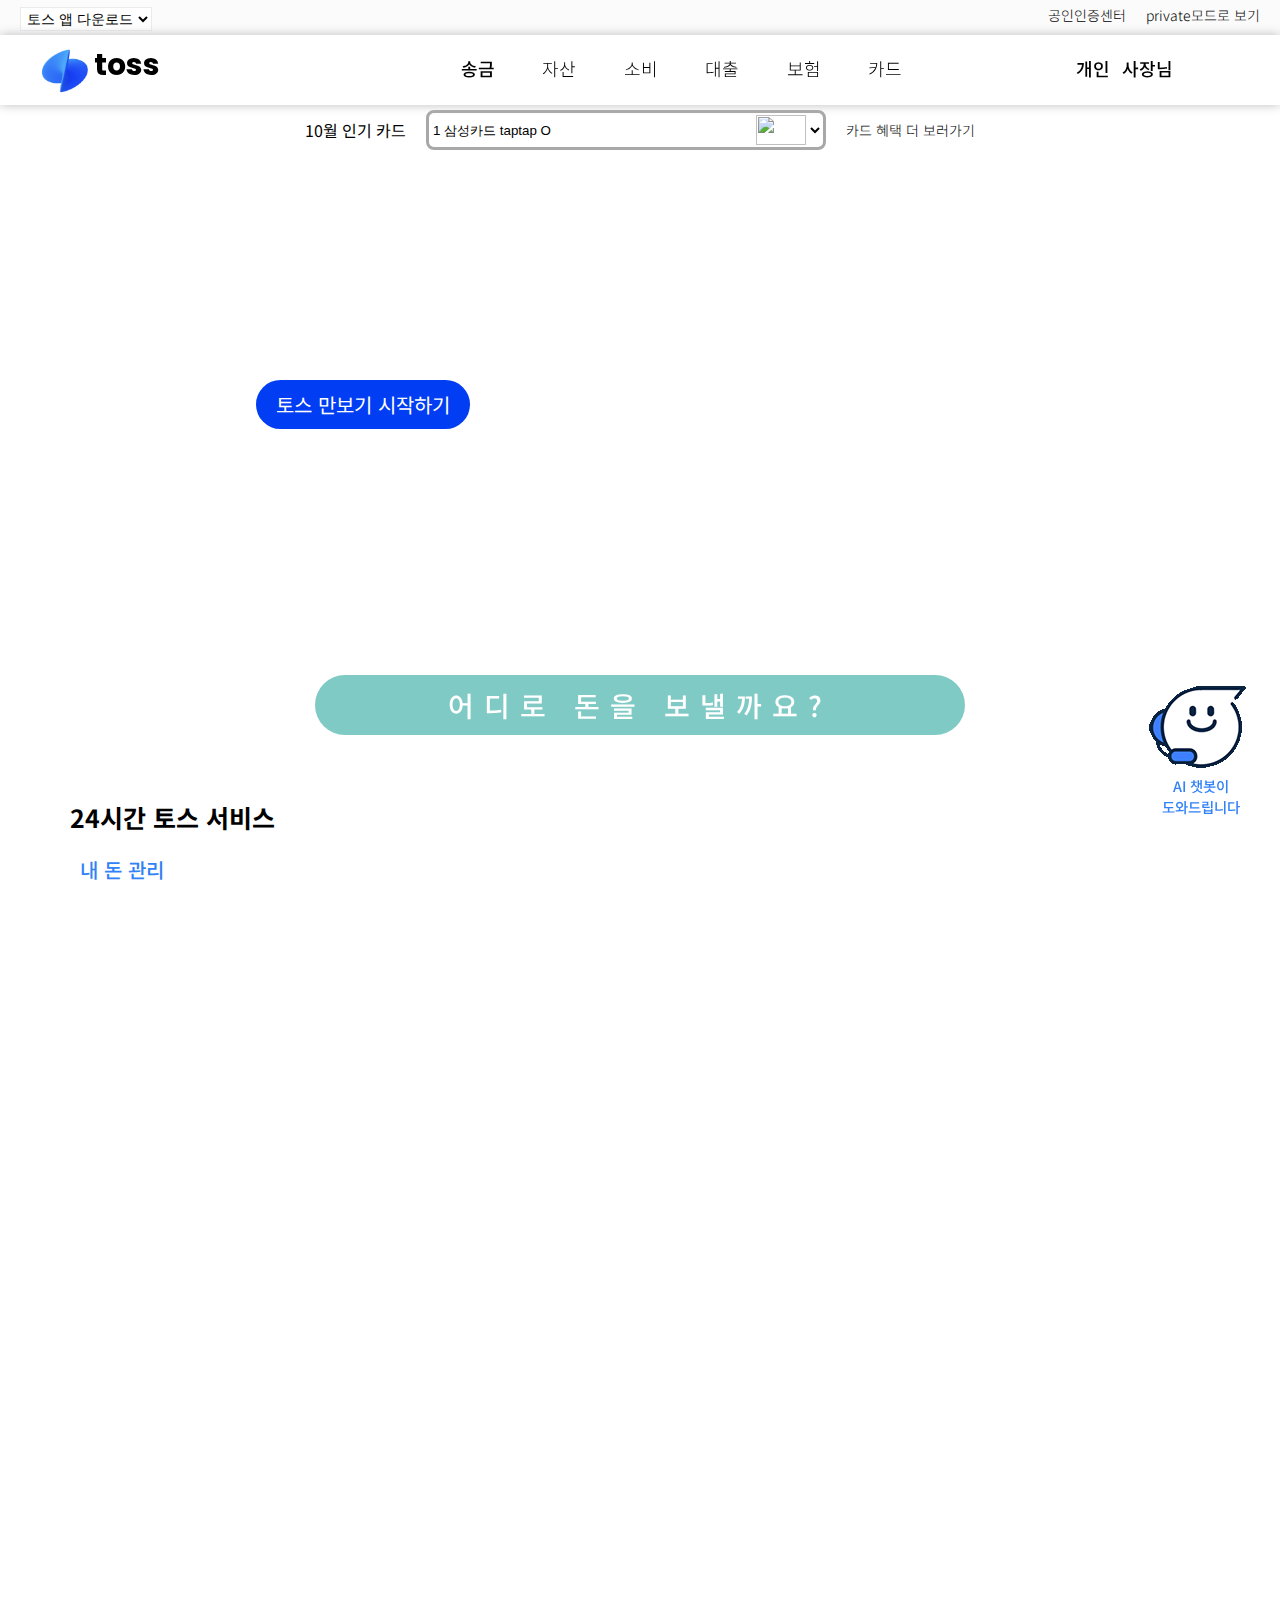
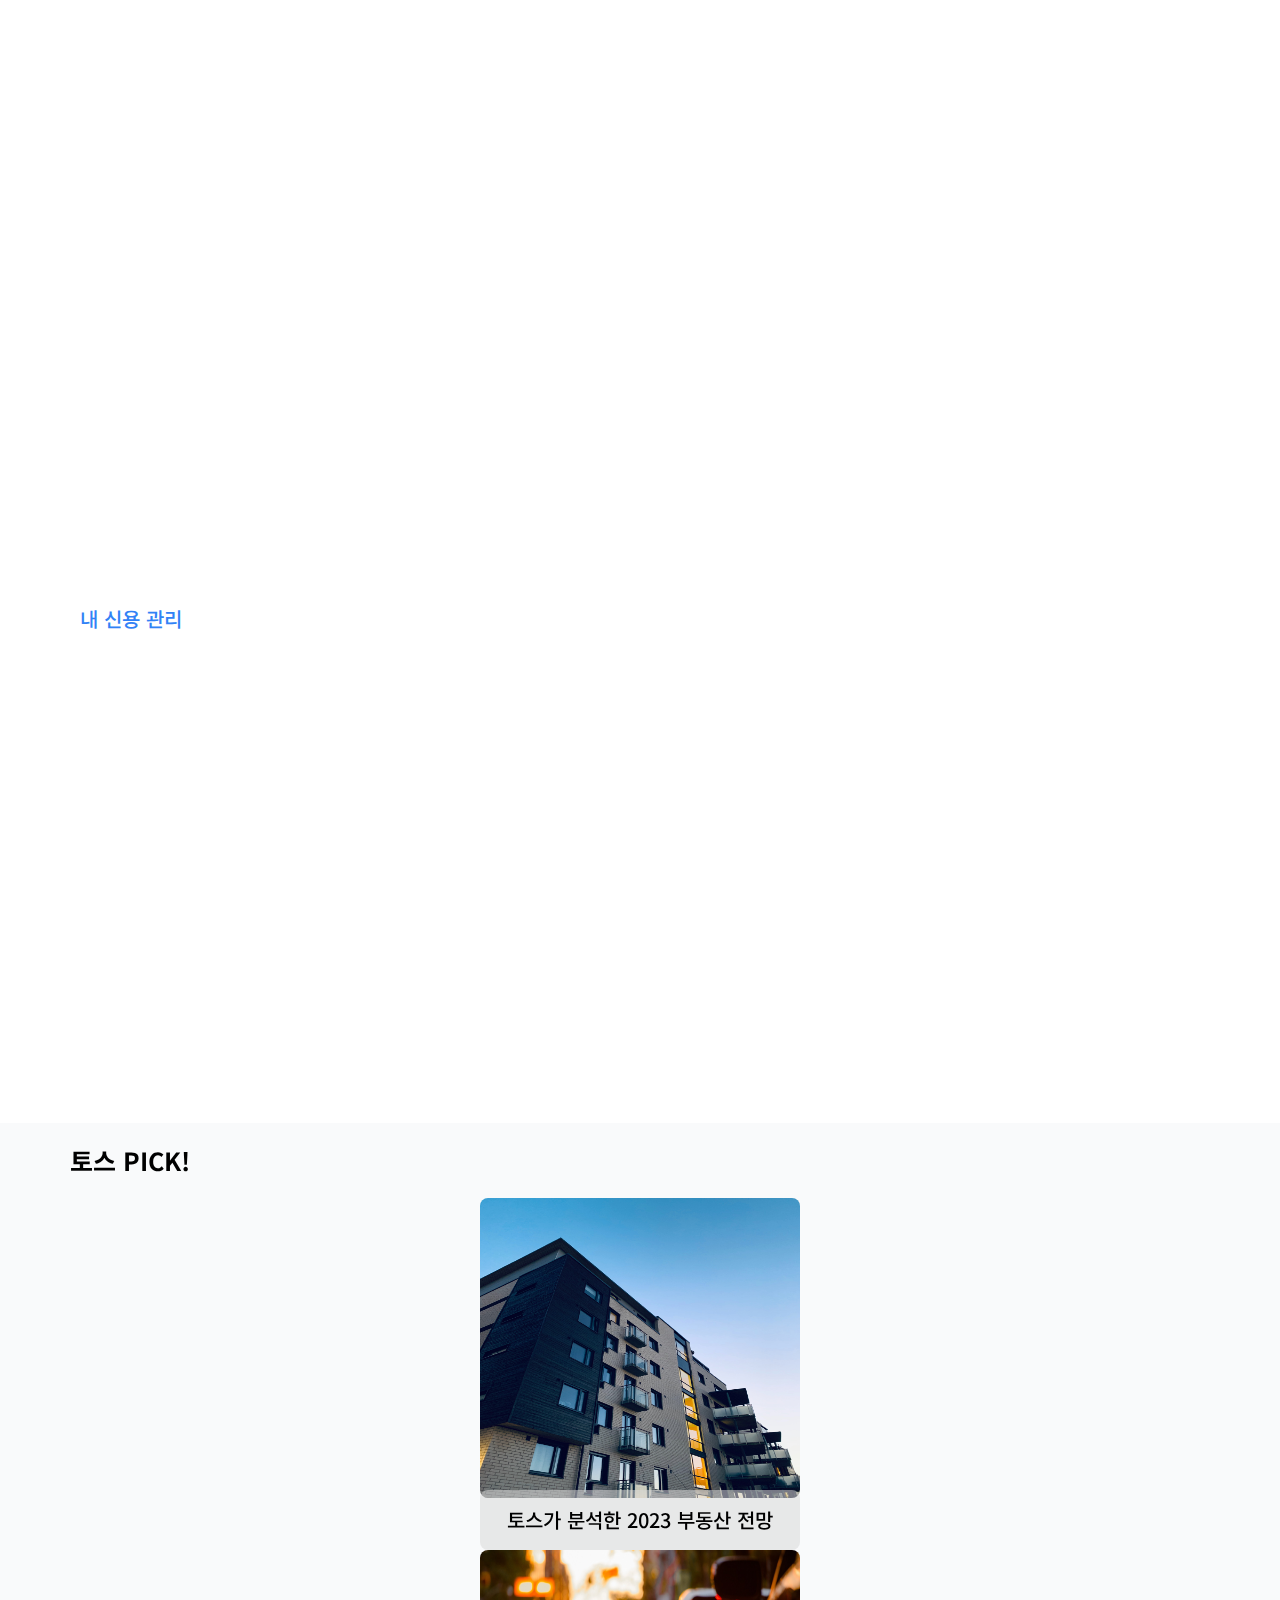
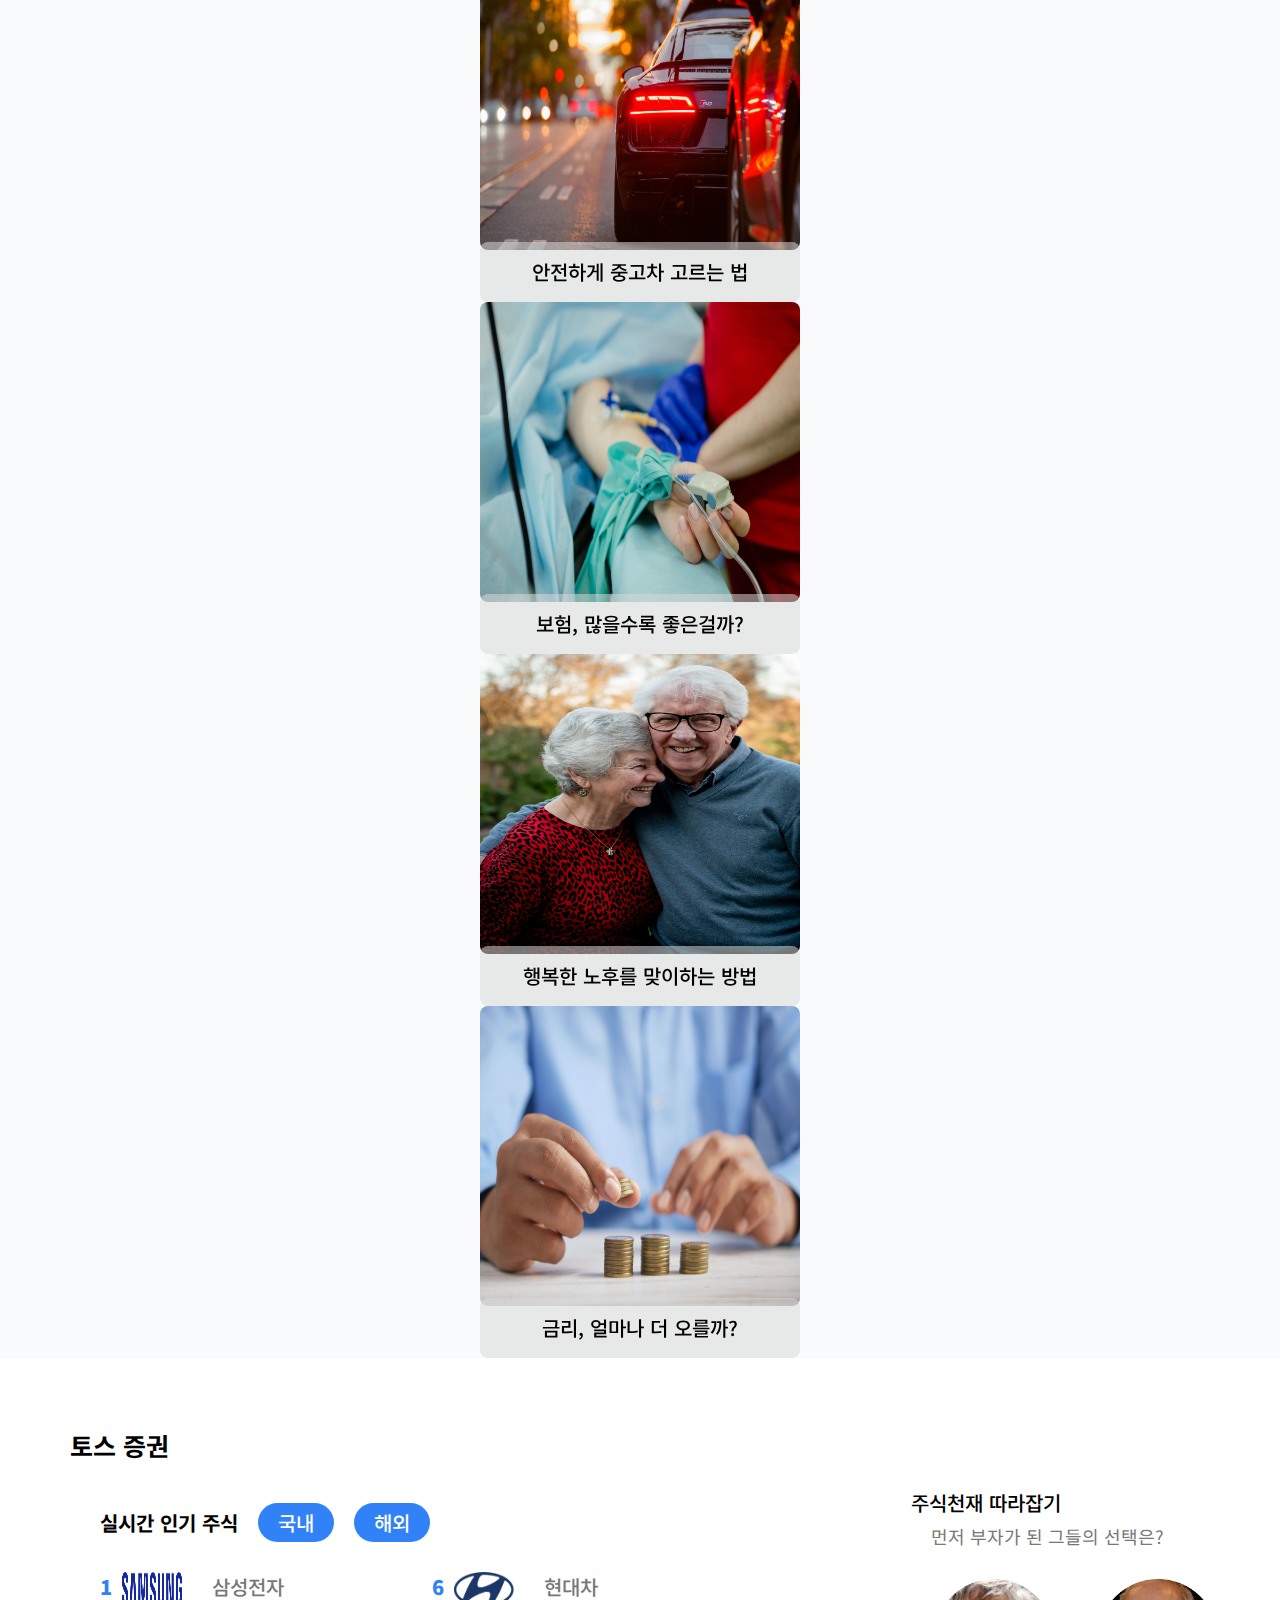
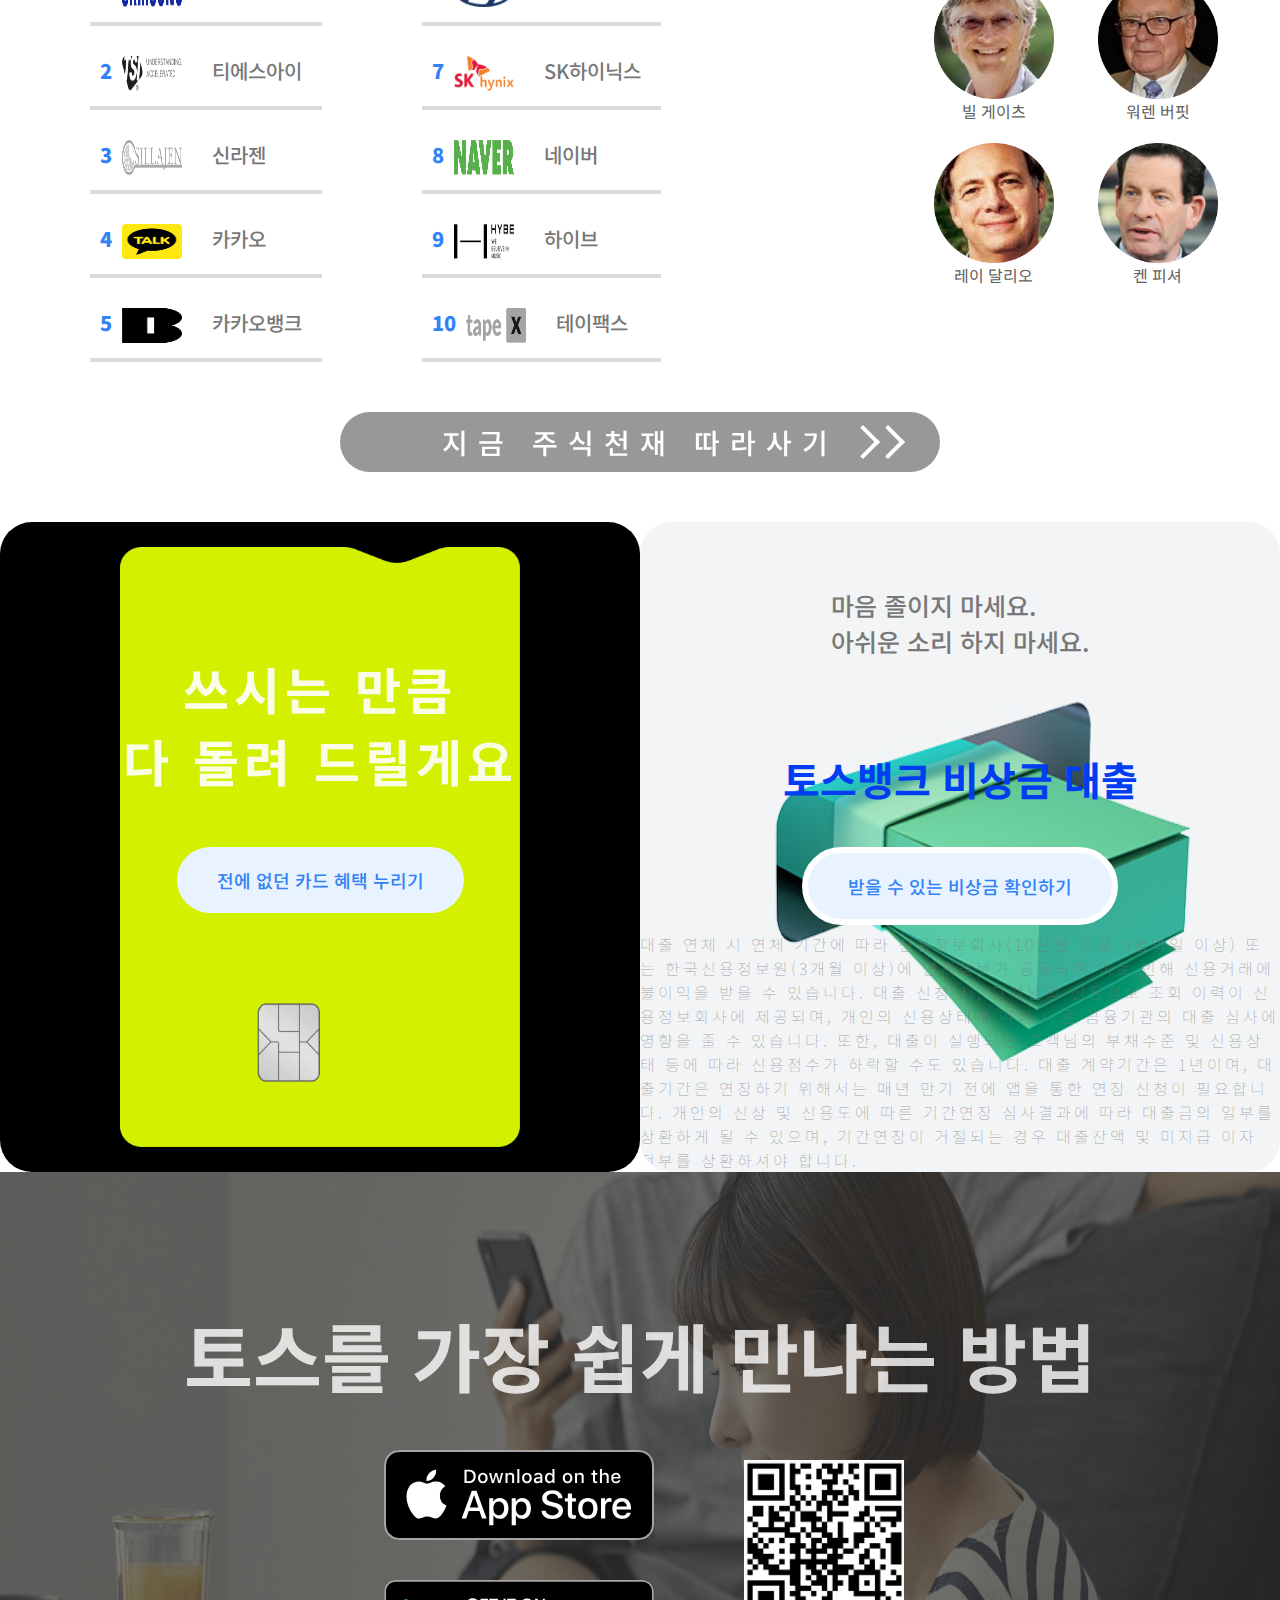
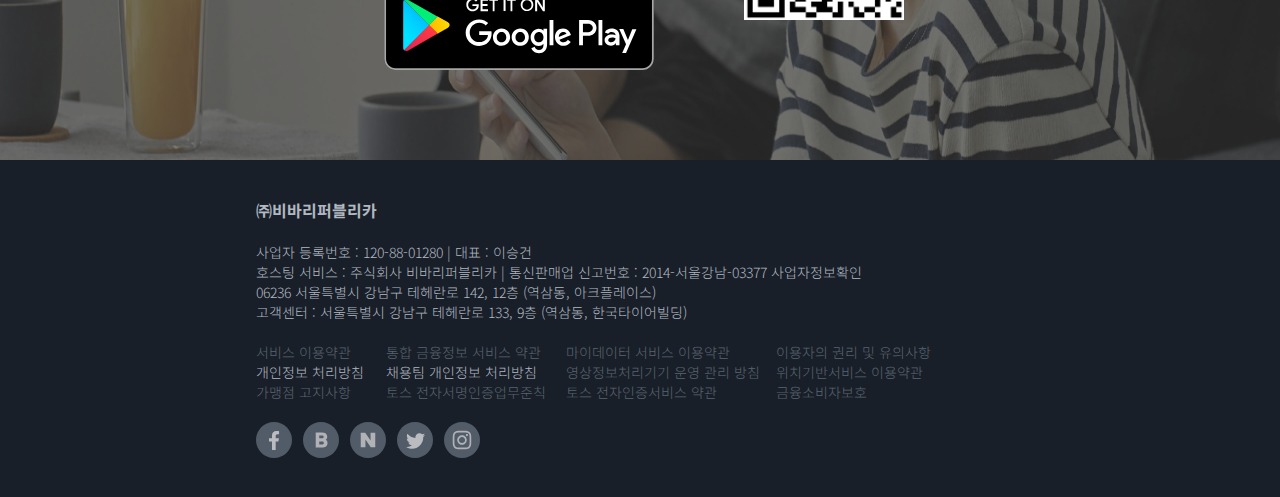
==== index.html @ 4d140fcc "Add files via upload" ====
<!DOCTYPE html>
<html lang="ko">

<head>
    <meta charset="UTF-8">
    <meta http-equiv="X-UA-Compatible" content="IE=edge">
    <meta name="viewport" content="width=device-width, initial-scale=1.0">
    <script src="https://ajax.googleapis.com/ajax/libs/jquery/3.5.1/jquery.min.js"></script>
    <link rel="stylesheet" type="text/css" href="http://cdn.jsdelivr.net/npm/slick-carousel@1.8.1/slick/slick.css" />
    <link rel="stylesheet" type="text/css"
        href="http://cdn.jsdelivr.net/npm/slick-carousel@1.8.1/slick/slick-theme.css" />
    <link
        href="https://fonts.googleapis.com/css2?family=Anybody:ital,wght@0,200;0,300;0,400;0,500;0,600;0,700;0,800;0,900;1,200;1,300;1,400;1,500;1,600;1,700;1,900&display=swap"
        rel="stylesheet">
    <link
        href="https://fonts.googleapis.com/css2?family=Anybody:ital,wght@0,200;0,300;0,400;0,500;0,600;0,700;0,800;0,900;1,200;1,300;1,400;1,500;1,600;1,700;1,900&family=Noto+Sans+KR:wght@100;300;400;500;700;900&family=Poppins:wght@100;200;300;400;500;600;700;800;900&display=swap"
        rel="stylesheet">

    <link rel="stylesheet" href="css/reset.css">
    <link rel="stylesheet" href="css/main.css">
    <link rel="stylesheet" href="css/responsive.css">

    <script type="text/javascript" src="http://cdn.jsdelivr.net/npm/slick-carousel@1.8.1/slick/slick.min.js"></script>
    <script defer src="js/main.js"></script>
    <link href="https://unpkg.com/aos@2.3.1/dist/aos.css" rel="stylesheet">
    <script src="https://unpkg.com/aos@2.3.1/dist/aos.js"></script>

    <title>금융의 모든 것 | 토스</title>
</head>

<body>
    <!-- popup -->
    <div class="first_popup display_none">
        <div class="first_popup_wrap">
            <div class="popup_ment_wrap">
                <p class="first_popup_ment">
            </div>
            </p>
            <div class="first_popup_app_wrap">
                <a href="#" class="display_none"><img src="img/appstore.svg" alt=""></a>
                <a href="#" class="display_none"><img src="img/googleplay.svg" alt=""></a>
            </div>
            <span class="display_none">오늘은 웹으로 볼게요</span>
        </div>
    </div>
    <!-- header -->
    <div class="header_wrap">
        <div class="tablet_popup_wrap display_none">
            <div class="popup">
                <img src="img/logo.png" alt="">
                <a href="" class="popupdown">toss 앱 다운받기</a>
                <a href="" class="close">오늘은 웹으로 볼게요</a>
            </div>
        </div>

        <header>
            <div class="header_top">
                <div class="download_wrap">
                    <select name="download" id="download_site">
                        <option value="toss_download">토스 앱 다운로드</option>
                        <option value="google_play">구글플레이</option>
                        <option value="app_store">앱스토어</option>
                    </select>
                </div>
                <ul>
                    <li><a>공인인증센터</a></li>
                    <li><a>private모드로 보기</a></li>
                </ul>
            </div>
            <div class="header_bottom_wrap">
                <div class="header_bottom">
                    <a href="index.html" class="logo">
                        <img src="img/logo.png" alt="">
                        <span>toss</span>
                    </a>
                    <div class="menu_wrap">
                        <ul>
                            <li><a href="#">송금</a></li>
                            <li><a href="#">자산</a></li>
                            <li><a href="#">소비</a></li>
                            <li><a href="loan.html">대출</a></li>
                            <li><a href="#">보험</a></li>
                            <li><a href="#">카드</a></li>
                        </ul>
                    </div>
                    <div class="customer_type">
                        <ul>
                            <li><a href="">개인</a></li>
                            <li><a href="">사장님</a></li>
                        </ul>
                    </div>
                    <div class="mobile_hamburger_wrap display_none"></div>
                </div>
            </div>

            <div class="mobile_nav display_none">
                <div class="mobile_menu_wrap">
                    <ul>
                        <li><a href="#">송금</a></li>
                        <li><a href="#">자산</a></li>
                        <li><a href="#">소비</a></li>
                        <li><a href="loan.html">대출</a></li>
                        <li><a href="#">보험</a></li>
                        <li><a href="#">카드</a></li>
                    </ul>
                </div>
            </div>
        </header>
    </div>
    <!-- main -->
    <main>
        <div class="card_list_wrap">
            <span>10월 인기 카드</span>
            <div class="select_wrap">
                <select name="card_list">
                    <option value="1">
                        1 삼성카드 taptap O
                    </option>
                    <option value='2'>
                        2 신한카드 후불하이패스+(하이패스 전용)
                    </option>
                    <option value="3">
                        3 신한 Hi-Point 카드
                    </option>
                    <option value="4">
                        4 신한카드 YOLO (미니언즈)
                    </option>
                    <option value="5">
                        5 청춘대로 톡톡카드
                    </option>
                    <option value="6">
                        6 탄탄대로 올쇼핑 티타늄카드
                    </option>
                    <option value="7">
                        7 삼성카드 taptap S
                    </option>
                    <option value="8">
                        8 신한카드 B.Big(삑)
                    </option>
                    <option value="9">
                        9 삼성카드 & MILEAGE PLATINUM(스카이패스)
                    </option>
                    <option value="10">
                        10 신한카드 Deep Dream
                    </option>
                </select>
                <img src="" alt="" class="card_img">
            </div>
            <a class="card_more">카드 혜택 더 보러가기</a>
        </div>

        <div class="title_wrap">
            <div class="video_wrap">
                <video class="title_video" loop="" autoplay="" muted="" playsinline="" poster="">
                    <source src="video/walk.mp4">
                </video>
            </div>
            <p>
                toss가 제안하는<br>
                걷기 생활의 시작
            </p>
            <a href="" class="">
                토스 만보기 시작하기
            </a>
        </div>
        <!-- slide사용하기 -->

        <p class="remit">
            <a href="#">어디로 돈을 보낼까요?</a>
        </p>

        <a href="#" class="chatbot">
            <img src="img/챗봇.gif" alt="">
            <span>AI 챗봇이<br>
                도와드립니다
            </span>
        </a>

        <div class="mobile_download_wrap display_none">
            <a href="#">
                <img src="img/logo.png" alt="">
                <span>토스 앱 다운로드 ↓</span>
            </a>
        </div>

        <div class="section1_wrap">
            <section class="section1">
                <h3>24시간 토스 서비스</h3>
                <div class="tablet_wrap">
                    <div class="money_manage_wrap">
                        <h4>내 돈 관리</h4>
                        <div class="asset_wrap">
                            <div class="section1_boxcont">
                                <div class="section1_boxcont_inner" data-aos="fade-up" data-aos-duration="4000">
                                    <p>내 자산 모아보기</p>
                                    <ul>
                                        <li>
                                            <span class="asset_type">계&nbsp&nbsp&nbsp좌</span>
                                            <div class="won_span_wrap">
                                                <span class="asset_count">???</span>
                                                <span class="won">원</span>
                                            </div>
                                        </li>
                                        <li>
                                            <span class="asset_type">투&nbsp&nbsp&nbsp자</span>
                                            <div class="won_span_wrap">
                                                <span class="asset_count">???</span>
                                                <span class="won">원</span>
                                            </div>
                                        </li>
                                        <li>
                                            <span class="asset_type">포인트</span>
                                            <div class="won_span_wrap">
                                                <span class="asset_count">???</span>
                                                <span class="won">원</span>
                                            </div>
                                        </li>
                                    </ul>
                                </div>
                            </div>
                            <div class="section1_phoncont" data-aos="fade-up">
                                <img src="img/assetgroup.png" alt="" class="phone">
                                <img src="img/touch.png" alt="" class="pinger">
                            </div>
                        </div>
                        <div class="consume_wrap">
                            <div class="section1_phoncont" data-aos="fade-up">
                                <img src="img/consumegroup.png" alt="" class="phone">
                                <img src="img/touch.png" alt="" class="pinger">
                            </div>
                            <div class="section1_boxcont">
                                <div class="section1_boxcont_inner" data-aos="fade-up"
                                data-aos-duration="4000">
                                    <p class="this_month">이번달 쓴 금액</p>
                                    <div class="pie-chart"></div>
                                    <a href="" class="tag">내 소비 태그 확인하기</a>
                                </div>
                            </div>
                        </div>
                    </div>
                    <div class="credit_manage_wrap">
                        <h4>내 신용 관리</h4>
                        <div class="credit_wrap">
                            <div class="section1_boxcont">
                                <div class="section1_boxcont_inner" data-aos="flip-left"
                                data-aos-easing="ease-out-cubic"
                                data-aos-duration="2000">
                                    <div class="graphbox">
                                        <div class="my">
                                            <span class="graph_span">김수헌님</span>
                                        </div>
                                        <div class="your">
                                            <span class="graph_span">20대 여성 평균</span>
                                        </div>
                                    </div>
                                    <p class="mycredit">내 신용 점수보기</p>
                                    <div class="warning_wrap">
                                        <img src="img/warning.png" alt="" class="credit_warning">
                                        <p>내 신용 점수 <br>안전하게 1초만에 확인</p>
                                    </div>
                                </div>
                            </div>
                            <div class="section1_trycont" data-aos="zoom-in-left">
                                <div class="try_top_wrap">
                                    <img src="img/creditmanegetip.png" alt="">
                                    <p>신용점수 관리 Tip!</p>
                                </div>
                                <div class="try_bottom">
                                    <div class="try_bottom_left">
                                        <img src="img/creditgrade.png" alt="">
                                        <p>내 신용점수 관리</p>
                                    </div>
                                    <div class="try_bottom_right">
                                        <img src="img/creditup.png" alt="">
                                        <p>신용등급 올리기</p>
                                    </div>
                                </div>
                            </div>
                        </div>
                    </div>
                </div>
            </section>
        </div>
        <div class="section2_wrap">
            <section class="section2">
                <h3>토스 PICK!</h3>
                <div class="pick_wrap">
                    <div class="pickbox">
                        <div>
                            <a href="#"><img src="img/apartment.jpg" alt=""></a>
                            <a href="#">
                                <p>토스가 분석한 2023 부동산 전망</p>
                            </a>
                        </div>
                    </div>
                    <div class="pickbox">
                        <div>
                            <a href=""><img src="img/car.jpg" alt=""></a>
                            <a href="">
                                <p>안전하게 중고차 고르는 법</p>
                            </a>
                        </div>
                    </div>
                    <div class="pickbox">
                        <div>
                            <a href=""><img src="img/insurance.jpg" alt=""></a>
                            <a href="">
                                <p>보험, 많을수록 좋은걸까?</p>
                            </a>
                        </div>
                    </div>
                    <div class="pickbox">
                        <div>
                            <a href=""><img src="img/grandmother.jpg" alt=""></a>
                            <a href="">
                                <p>행복한 노후를 맞이하는 방법</p>
                            </a>
                        </div>
                    </div>
                    <div class="pickbox">
                        <div>
                            <a href=""><img src="img/loan.jpg" alt=""></a>
                            <a href="">
                                <p>금리, 얼마나 더 오를까?</p>
                            </a>
                        </div>
                    </div>
                </div>
            </section>

            <div class="swipe display_none">
                <img src="img/sw.png" alt="">
            </div>

        </div>

        <div class="section3_wrap">
            <h3>토스 증권</h3>
            <section class="section3">
                <div class="stock_list">
                    <div class="country_wrap">
                        <h4>실시간 인기 주식</h4>
                        <a href="#" class="country">국내</a>
                        <a href="#" class="country">해외</a>
                    </div>
                    <ul class="stock_chart">
                        <div class="stock_chart_left">
                            <li>
                                <p>
                                    <span class="ranking">1</span>
                                    <img src="img/samsung.png" alt="">
                                    <a>삼성전자</a>
                                    <object data="img/heart.svg" class="heart display_none" alt=""></object>
                                </p>
                            </li>
                            <li>
                                <p>
                                    <span class="ranking">2</span>
                                    <img src="img/TSI.png" alt="">
                                    <a href="">티에스아이</a>
                                    <object data="img/heart.svg" class="heart display_none" alt=""></object>

                                </p>
                            </li>
                            <li>
                                <p>
                                    <span class="ranking">3</span>
                                    <img src="img/SillaJen.png" alt="">
                                    <a href="">신라젠</a>
                                    <object data="img/heart.svg" class="heart display_none" alt=""></object>

                                </p>
                            </li>
                            <li>
                                <p>
                                    <span class="ranking">4</span>
                                    <img src="img/kakao.png" alt="">
                                    <a href="">카카오</a>
                                    <object data="img/heart.svg" class="heart display_none" alt=""></object>

                                </p>
                            </li>
                            <li>
                                <p>
                                    <span class="ranking">5</span>
                                    <img src="img/KakaoBank.png" alt="">
                                    <a href="">카카오뱅크</a>
                                    <object data="img/heart.svg" class="heart display_none" alt=""></object>
                                </p>
                            </li>
                        </div>
                        <div class="stock_chart_right">
                            <li>
                                <p>
                                    <span class="ranking">6</span>
                                    <img src="img/Hyundai.png" alt="">
                                    <a href="">현대차</a>
                                    <object data="img/heart.svg" class="heart display_none" alt=""></object>

                                </p>
                            </li>
                            <li>
                                <p>
                                    <span class="ranking">7</span>
                                    <img src="img/SK Hynix.png" alt="">
                                    <a href="">SK하이닉스</a>
                                    <object data="img/heart.svg" class="heart display_none" alt=""></object>


                                </p>
                            </li>
                            <li>
                                <p>
                                    <span class="ranking">8</span>
                                    <img src="img/Naver.png" alt="">
                                    <a href="">네이버</a>
                                    <object data="img/heart.svg" class="heart display_none" alt=""></object>


                                </p>
                            </li>
                            <li>
                                <p>
                                    <span class="ranking">9</span>
                                    <img src="img/hybe.png" alt="">
                                    <a href="">하이브</a>
                                    <object data="img/heart.svg" class="heart display_none" alt=""></object>
                                </p>
                            </li>
                            <li>
                                <p>
                                    <span class="ranking">10</span>
                                    <img src="img/TapeX.png" alt="">
                                    <a href="">테이팩스</a>
                                    <object data="img/heart.svg" class="heart display_none" alt=""></object>
                                </p>
                            </li>
                        </div>
                    </ul>
                </div>
                <div class="stock_genius">
                    <h4>주식천재 따라잡기</h4>
                    <p>먼저 부자가 된 그들의 선택은?</p>
                    <div class="genius_wrap slider">
                        <a href="#" class="genius">
                            <img src="img/Ellipse 1.png" alt="">
                            <p>빌 게이츠</p>
                        </a>
                        <a href="#" class="genius">
                            <img src="img/Ellipse 2.png" alt="">
                            <p>워렌 버핏</p>
                        </a>
                        <a href="#" class="genius">
                            <img src="img/Ellipse 3.png" alt="">
                            <p>레이 달리오</p>
                        </a>
                        <a href="#" class="genius">
                            <img src="img/Ellipse 4.png" alt="">
                            <p>켄 피셔</p>
                        </a>
                    </div>
                    <div class="swipe display_none">
                        <img src="img/sw.png" alt="">
                    </div>
                </div>
            </section>
            <p class="buying">
                <a href="#">지금 주식천재 따라사기</a>
            </p>
        </div>

        <div class="section4_wrap">
            <section class="section4">
                <div class="card_ad">
                    <img src="img/card.png" alt="">
                    <p>쓰시는 만큼<br>
                        다 돌려 드릴게요
                    </p>
                    <a href="#">전에 없던 카드 혜택 누리기</a>
                </div>
                <div class="loan_ad">
                    <p class="loan_ment">마음 졸이지 마세요.<br>아쉬운 소리 하지 마세요.</p>
                    <img src="img/비상금.png" alt="">
                    <p class="loan_type">토스뱅크 비상금 대출</p>
                    <a href="#">받을 수 있는 비상금 확인하기</a>
                    <div class="warning_ment">
                        대출 연체 시 연체 기간에 따라 신용정보회사(10만원 이상 5영업일 이상) 또는 한국신용정보원(3개월 이상)에 연체정보가 공유되며 이로 인해 신용거래에
                        불이익을 받을 수 있습니다.
                        대출 신청 시, 고객님의 신용정보 조회 이력이 신용정보회사에 제공되며, 개인의 신용상태에 따라 다른 금융기관의 대출 심사에 영향을 줄 수 있습니다. 또한,
                        대출이 실행되면 고객님의 부채수준 및 신용상태 등에 따라 신용점수가 하락할 수도 있습니다.
                        대출 계약기간은 1년이며, 대출기간은 연장하기 위해서는 매년 만기 전에 앱을 통한 연장 신청이 필요합니다.
                        개인의 신상 및 신용도에 따른 기간연장 심사결과에 따라 대출금의 일부를 상환하게 될 수 있으며, 기간연장이 거절되는 경우 대출잔액 및 미지급 이자 전부를
                        상환하셔야 합니다.
                    </div>
                </div>
            </section>
        </div>

        <div class="section5_wrap display_none">
            <section class="section5">
                <div class="mobile_benefits_wrap">
                    <h3>혜택</h3>
                    <ul>
                        <li>
                            <a href="">
                                <img src="img/point.png" alt="">
                                <div class="benefits_span_wrap">
                                    <span>내 포인트</span>
                                    <span id="point_count">206원</span>
                                </div>
                                <div class="right_more"></div>
                            </a>
                        </li>
                        <p>포인트 모으기</p>
                        <li>
                            <a href="">
                                <img src="img/빗썸.png" alt="">
                                <div class="benefits_span_wrap">
                                    <span>오늘이 지나가기 전에 챙기세요!</span>
                                    <span id="bit_sign">빗썸 가입만 해도 5,000원</span>
                                </div>
                                <div class="right_more"></div>
                            </a>
                        </li>
                        <li>
                            <a href="">
                                <img src="img/만보기.png" alt="">
                                <div class="benefits_span_wrap">
                                    <span>만보기</span>
                                    <span>140원 받기</span>
                                </div>
                                <div class="right_more"></div>
                            </a>
                        </li>
                        <li>
                            <a href="">
                                <img src="img/quize.png" alt="">
                                <div class="benefits_span_wrap">
                                    <span>행운퀴즈 풀고</span>
                                    <span>랜덤 금액 받기</span>
                                </div>
                                <div class="right_more"></div>
                            </a>
                        </li>
                        <li>
                            <a href="">
                                <img src="img/free.png" alt="">
                                <div class="benefits_span_wrap">
                                    <span>토스에서 투자하고</span>
                                    <span>무료 주식 받기</span>
                                </div>
                                <div class="right_more"></div>
                            </a>
                        </li>
                        <li>
                            <a href="">
                                <img src="img/토스카드.png" alt="">
                                <div class="benefits_span_wrap">
                                    <span>카드 쓰고</span>
                                    <span>100,000원 받기</span>
                                </div>
                                <div class="right_more"></div>
                            </a>
                        </li>
                    </ul>
                </div>
            </section>
        </div>
        <div class="opinion display_none">
            <div class="opinion_left">
                <img src="img/sun.png" alt="" class="alert">
                <h5>지금까지 토스 서비스 어땠나요?</h5>
                <span>의견 보내기</span>
            </div>
            <div class="opinion_right">
                <a href="" class="right_more"></a>
            </div>
        </div>

        <div class="footer_wrap">
            <div class="footer_top">
                <img src="img/footerbg.jpg" alt="" class="footerbg">
                <h2>토스를 가장 쉽게 만나는 방법</h2>
                <div class="appqr_wrap">
                    <div class="app_wrap">
                        <a href="#"><img src="img/appstore.svg" alt=""></a>
                        <a href="#"><img src="img/googleplay.svg" alt=""></a>
                    </div>
                    <img src="img/qr.png" alt="" class="qr">
                </div>
            </div>
            <div class="footer_bottom">
                <div class="bottom_text">
                    <h5>㈜비바리퍼블리카</h5>
                    <p>사업자 등록번호 : 120-88-01280 | 대표 : 이승건<br>
                        호스팅 서비스 : 주식회사 비바리퍼블리카 | 통신판매업 신고번호 : 2014-서울강남-03377 사업자정보확인<br>
                        06236 서울특별시 강남구 테헤란로 142, 12층 (역삼동, 아크플레이스)<br>
                        고객센터 : 서울특별시 강남구 테헤란로 133, 9층 (역삼동, 한국타이어빌딩)
                    </p>
                    <div class="terms_wrap">
                        <ul style="width : 120px">
                            <li><a href="#">서비스 이용약관</a></li>
                            <li><a href="#" style="color: #B0B8C1;">개인정보 처리방침</a></li>
                            <li><a href="#">가맹점 고지사항</a></li>
                        </ul>
                        <ul style="width : 170px">
                            <li><a href="#">통합 금융정보 서비스 약관</a></li>
                            <li><a href="#" style="color: #B0B8C1;">채용팀 개인정보 처리방침</a></li>
                            <li><a href="#">토스 전자서명인증업무준칙</a></li>
                        </ul>
                        <ul>
                            <li><a href="#">마이데이터 서비스 이용약관</a></li>
                            <li><a href="#">영상정보처리기기 운영 관리 방침</a></li>
                            <li><a href="#">토스 전자인증서비스 약관</a></li>
                        </ul>
                        <ul>
                            <li><a href="#">이용자의 권리 및 유의사항</a></li>
                            <li><a href="#">위치기반서비스 이용약관</a></li>
                            <li><a href="#">금융소비자보호</a></li>
                        </ul>
                    </div>
                </div>
                <div class="bottom_sns">
                    <ul>
                        <li>
                            <a href="#">
                                <img src="img/facebook.svg" alt="">
                            </a>
                        </li>
                        <li>
                            <a href="#">
                                <img src="img/blog.svg" alt="">
                            </a>
                        </li>
                        <li>
                            <a href="#">
                                <img src="img/naver.svg" alt="">
                            </a>
                        </li>
                        <li>
                            <a href="#">
                                <img src="img/twt.svg" alt="">
                            </a>
                        </li>
                        <li>
                            <a href="#">
                                <img src="img/insta.svg" alt="">
                            </a>
                        </li>
                    </ul>
                </div>
            </div>
        </div>
    </main>
</body>

</html>
---- css/main.css ----
.display_none{
    display: none;
}
body{
    font-family: 'Noto Sans KR', sans-serif;
    font-weight: 300;
    position: relative;
    overflow-x: hidden;
}
.logo span{
    font-family: 'Poppins', sans-serif;
}
section h3, .section3_wrap h3{
    font-size: 25px;
    padding-left: 30px;
}
.chatbot{
    z-index: 7;
    position: fixed;
    right: 20px;
    bottom: 125px;
    width: 120px;
}
@keyframes chatbot_ani{
    0%{
        transform: translateY(-18px);
    }
    100%{
        transform: translateY(0px);
    }
}
.chatbot img{
    position: fixed;
    width: 120px;
    right: 20px;
    bottom: 100px;
    animation-name: chatbot_ani;
    animation-iteration-count: infinite;
    animation-duration: 0.9s;
    transition-timing-function: ease;
}
.chatbot span{
    position: fixed;
    color: #3182F6;
    right: 40px;
    font-size: 0.9em;
    font-weight: 500;
    text-align: center;
}
.slick-prev::before, .slick-next::before {
    font-size: 70px;
    opacity: .75;
    color: #3182F6;
}
main{
    width: 100%;
    position: relative;
}
/* popup */
.first_popup{
    position: absolute;
    height: 100%;
    top: -105px;
    left: 0;
    width: 100%;
    background-color: #000000cb;
    z-index: 999999;
    color: white;
    font-size: 5vw;
    font-weight: 800;
}
.first_popup_wrap{
    height: 100vh;
    width: 1200px;
    margin-left: 50%;
    transform: translate(-50%);
    text-align: center;
    display: flex;
    flex-direction: column;
    justify-content: center;
    gap: 30px;
}
.first_popup_ment{
    display: inline;
    vertical-align: middle;
    border-right: .05em solid white;
    animation: cursor 0.2s ease infinite;
}
.first_popup_app_wrap{
    height: 200px;
}
.first_popup_app_wrap img{
    width: 17vw;
    margin-left: 30px;

}
.first_popup span{
    position: absolute;
    font-weight: 200;
    bottom: 10%;
    right: 3%;
    font-size: 20px;
    text-decoration: underline;
}
@keyframes cursor{
    0%{
        border-color: white;
    }
    100%{
        border-color: transparent;
    }
}

    /* header */

.header_top{
    background-color: #fbfbfb;
    display: flex;
    justify-content: space-between;
    position: fixed;
    height: 35px;
    top: 0px;
    left: 0;
    width: 100%;
    z-index: 10;
}
.download_wrap{

}
.header_top{
    padding: 5px 20px;
}
.header_top ul{
    display: flex;
    justify-content: space-between;
    column-gap: 20px;
    font-size: 14px;
}
.header_top select{
    font-size: 14px;
    background-color: white;
    border: 1px solid #ebebeb;
    padding: 2px;
}
.header_bottom_wrap{
    top: 35px;
    position: fixed;
    width: 100%;
    height: 70px;
    z-index: 10;
    background-color: white;
    box-shadow: 0 0 10px rgb(190, 190, 190);
}
.header_bottom{
    width: 1200px;
    margin-left: 50%;
    transform: translateX(-50%);
    display: flex;
    justify-content: space-between;

}
.header_bottom > a{
    flex-grow: 2;
}
.header_bottom img{
    width: 50px;
    height: 50px;
}
.header_bottom span{
    font-weight: 700;
    font-size: 30px;
    line-height: 2;
}
.menu_wrap{
    flex-grow: 6;
}
.menu_wrap ul{
    display: flex;
    justify-content:center
}
.menu_wrap ul li:first-child{
    font-weight: 500;
}
.menu_wrap ul li{
    padding-left: 7%;
}
.menu_wrap ul li a{
    display: block;
    padding: 20px 0;
    font-size: 18px;
}
.customer_type{
    flex-grow: 2;
}
.customer_type ul{
    display: flex;
    justify-content:center;
}
.customer_type ul li{
    padding-left: 5%;

}
.customer_type ul li a {
    display: block;
    padding: 20px 0;
    font-size: 18px;
    font-weight: 500;
}

/*main*/
main{
    margin-top: 105px;
    width: 100%;
}
/* card_list */
.card_list_wrap{
    width: 1200px;
    margin-left: 50%;
    transform: translateX(-50%);
    display: flex;
    justify-content: center;
    column-gap: 20px;
    height: 50px;
    align-items: center;
}
.card_list_wrap span{
    font-weight: 400;
}
.select_wrap{
    position: relative;
}
.card_list_wrap select{
    background-color: white;
    border: 3px solid #a8a8a8;
    border-radius: 8px;
    width: 400px;
    height: 40px;
}
.card_list_wrap option{
    
}
.card_img{
    width: 50px;
    height: 30px;
    position: absolute;
    right: 20px;
    top: 5px;
}
.card_more{
    font-size: 14px;
}

/* title */
.title_wrap{
    position: relative;
    width: 100%;
}
.video_wrap{
    overflow: hidden;
    height: 500px;
}
.title_video{
    object-fit: fill;
    margin-left: 50%;
    transform: translateX(-50%);
    width: 100%;
    height: 100%;

}
.title_wrap p{
    font-size: 50px;
    font-weight: 600;
    color: white;
    position: absolute;
    top: 10%;
    left: 20%;
    letter-spacing: 10px;
    opacity: 90%;
}
.title_wrap a{
    font-size: 20px;
    font-weight: 400;
    position: absolute;
    background-color: #013DF3;
    color: white;
    padding: 10px 20px;
    border-radius: 100px;
    top: 45%;
    left : 20%
}

.remit{
    text-align: center;
    margin-top: 20px;
    width: 1200px;
    margin-left: 50%;
    transform: translateX(-50%);
}
.remit a:hover{
    background-color: #45807c;

}
.remit a{
    opacity: 80%;
    background-color: #60BDB7;
    color: white;
    font-size: 28px;
    font-weight: 500;
    border-radius: 100px;
    display: block;
    width: 650px;
    letter-spacing : 10px;
    margin-left: 50%;
    transform: translateX(-50%);
    padding: 10px 0;
    transition: all 0.4s ease-in;

}

/* section1 */
.section1_wrap{
    margin-top: 5%;
    width: 1200px;
    margin-left: 50%;
    transform: translateX(-50%);
}
.section1{
    width: 100%;
}

.section1 h4{
    color: #3182F6;
    font-weight: 500;
    margin-top: 20px;
    font-size: 20px;
    padding-left: 40px;

}
.asset_wrap{
    display: flex;
    justify-content: space-around;
}
.section1_boxcont{
    display: flex;
    align-items: center;
}
.section1_boxcont_inner{
    width: 400px;
    height: 400px;
    border-radius: 16px;
    box-shadow: 7px 7px 20px;
    display: flex;
    flex-direction: column;
    align-items: center;
    justify-content: center;
}
.asset_wrap p{
    font-weight: 500;
    margin-bottom: 30px;
    font-size: 18px;
}
.section1_boxcont_inner ul{
    display: flex;
    flex-direction: column;
    row-gap: 20px;
}
.section1_boxcont_inner li{
    display: flex;
}
.asset_type{
    color : #787878;
    font-weight: 500;
    white-space: nowrap;

}
.won_span_wrap{
    width: 150px;
    text-align: center;
    font-weight: 500;
    background-color: #013df3b4;
    padding: 10px 0;
    border-radius: 100px;
    color: white;
    margin-left: 30px;
    white-space: nowrap;
}

.section1_phoncont{
    position: relative;
}
.phone{
    width: 500px;
    height: 650px;
}
.pinger{
    width: 50px;
    position: absolute;
    left: 150px;
    top: 400px;
    animation-name: pinger_ani;
    animation-duration: 1.5s;
    animation-iteration-count: infinite;
    animation-timing-function: ease-out;
}
@keyframes pinger_ani{
    0%{
        transform: translateY(0px);
    }
    100%{
        transform: translateY(-50px);
    }
}
.consume_wrap, .credit_wrap{
    display: flex;
    justify-content: space-around;
}
.credit_wrap{
    margin-top: 40px;
}
.circle_graph{
    width: 200px;
}
.pie-chart{
    /* margin-top: 20px;
    display:inline-block;
    position:relative;
    width: 200px;
    height: 200px;
    background: conic-gradient(#e0293860 0% 25%, #00a36060 25% 56%, #3182F660 56% 100%);
    border-radius: 50%; */
    display:inline-block;
    width: 200px;
    height: 200px;
    border-radius: 50%;
    transition: 0.3s;
}

.credit_warning{
    width: 50px;
}

.section1_boxcont .tag{
    font-weight: 500;
    background-color: #E8F3FF;
    padding: 10px 50px;
    border-radius: 100px;
    color: #3182F6;
    white-space: nowrap;
    margin-top: 20px;
    transition: all 0.4s ease-in;
}
.section1_boxcont .tag:hover{
    background-color: #abd1fa;
}
.section1_trycont{
    display: flex;
    flex-direction: column;
    justify-content: space-around;
    align-items: center;
    text-align: center;
}
.section1_trycont p{
    line-height: 2;
    color : #555
}
.this_month{
    font-size: 20px;
    font-weight: 500;
}
.graphbox {
    width: 300px;
    height: 180px;
    border: 3px solid #d9d9d9b9;
    border-top: transparent;
    border-right: transparent;
    display: flex;
    align-items: flex-end;
    justify-content: center;
    column-gap: 50px;
    position: relative;
    
}

.my {
    border-radius: 6px;
    width: 50px;
    display: block;
    box-sizing: border-box;
    animation-name: my_ani;
    animation-duration: 2s;
    animation-iteration-count: infinite;
}
@keyframes my_ani{
    0%{
        background-color: #e02939;
        height: 0;
    }
    40%{
        background-color: #e02939;
        height: 30px;
    }
    70%{
        background-color: #00a360;
        height: 70px;
    }
    100%{
        background-color: #3182F6;
        height: 100px;
    }
}
.your {
    border-radius: 6px;
    width: 50px;
    display: block;
    box-sizing: border-box;
    animation-name: your_ani;
    animation-duration: 2s;
    animation-iteration-count: infinite;
    background-color: #999999;
}
@keyframes your_ani{
    0%{
        height: 100px;
    }
    40%{
        height: 80px;
    }
    70%{
        height: 70px;
        
    }
    100%{
        height: 40px;

    }
}
.graph_span{
    position: absolute;
    bottom: -30px;
    transform: translateX(-10px);
    color: rgb(73, 73, 73);
    font-weight: 500;
}
.credit_wrap p{
    font-size: 18px;
    font-weight: 500;
}
.mycredit{
    margin-top: 30px;
}
.warning_wrap{
    display: flex;
    align-items: center;
    margin-top: 20px;
}
.warning_wrap p{
    font-size: 14px;
    padding-left: 10px;
}
.try_bottom{
    display: flex;
    justify-content: space-between;
    column-gap: 100px;
    margin: 0 20px;
}
.section1_trycont img{
    width: 100px;
}
.try_top_wrap, .try_bottom_left, .try_bottom_right{
    position: relative;
}

.section1_trycont p,.try_top_wrap::before, .try_bottom_left::before, .try_bottom_right::before{
    animation-duration: 3s;
    animation-iteration-count: infinite;
}

.try_top_wrap::before, .try_top_wrap p{
    animation-name: try_ani1;

}
.try_bottom_left::before, .try_bottom_left p{
    animation-name: try_ani2;

}
.try_bottom_right::before, .try_bottom_right p{
    animation-name: try_ani3;
}

@keyframes try_ani1 {
    0%{
        color : transparent;
        background-color: transparent;
    }
}
@keyframes try_ani2 {
    50%{
        color : transparent;
        background-color: transparent;
    }
}
@keyframes try_ani3 {
    90%{
        color : transparent;
        background-color: transparent;
    }
}
/* section2 */
.section2_wrap{
    background-color: #F9FAFB;
    width: 100%;
    margin-top: 50px;
    overflow: hidden;
}
.section2_wrap h3{
    width: 1200px;
    margin-left: 50%;
    transform: translateX(-50%);
    line-height: 3;
}
.section2{
    width: 100%;
    overflow: hidden;
}
.pick_wrap{
    width: 1600px;
    margin-left: 50%;
    transform: translateX(-50%);
}
.pickbox{
}
.pickbox >div{
   display: flex;
   flex-direction: column;
   align-items: center;
}
.pickbox img{
    width: 320px;
    height: 300px;
    border-radius: 8px;
}
.pickbox p{
    line-height: 3;
    font-size: 20px;
    font-weight: 500;
    width: 320px;
    text-align: center;
    white-space: nowrap;
    background-color: #d9d9d98a;
    border-radius: 8px;
    margin-top: -8px;
    z-index: -1;
}
/* section3 */
.section3_wrap{
    margin-top: 50px;
    width: 1200px;
    margin-left: 50%;
    transform: translateX(-50%);
}
.section3_wrap h3{
    line-height: 3;
}
.section3{
    display: flex;
    gap: 50px;

}
.stock_list{
    width: 100%;
}
.country_wrap{
    display: flex;
    font-weight: 500;
    gap: 20px;
    font-size: 20px;
    align-items: center;
    margin: 20px 0 20px 60px;
}
.country_wrap a{
    color: white;
    background-color: #3182F6;
    padding: 5px 20px;
    border-radius: 100px;
}
.stock_chart{
    display: flex;
    margin-left: 50px;
    gap: 100px;
    margin-top: 30px;
}
.stock_chart_left,.stock_chart_right{
    display: flex;
    flex-direction: column;
    row-gap: 30px;
}
.stock_chart li{
    border-bottom: 4px solid #78787844;
    padding-bottom: 5px;
    overflow: hidden;
}
.stock_chart p{
    font-weight: 500;
    font-size: 20px;
    margin-left: 10px;
    white-space: nowrap;
    display: flex;
    padding-right: 20px;
    padding-bottom: 10px;
}
.stock_chart a{
    color: #787878;
}
.stock_chart p > *:not(.heart, .ranking){
    animation-name: ranking_ani;
    animation-duration: 2s;
    animation-iteration-count: infinite;
    animation-direction: alternate;
    animation-timing-function: ease-in-out;
}
@keyframes ranking_ani{
    0%{
        transform: translateY(100px);    
    }
}
.stock_chart span{
    color: #3182F6;
    margin-right: 10px;
    font-weight: 900;
}
.stock_chart img{
    width: 60px;
    height: 35px;
    margin-right: 30px;
}
.stock_genius{

}
.stock_genius h4{
    font-size: 20px;
    font-weight: 500;
    line-height: 2;
    margin-left: 60px;
}
.stock_genius >p{
    color: #787878;
    font-weight: 400;
    text-indent: 20px;
    margin-bottom: 30px;
    font-size: 18px;
}
.genius_wrap{
    display: flex;
    flex-wrap: wrap;
}
.genius_wrap a{
    width: 50%;
    display: inline-block;
    text-align: center;
    color: #606060;
    font-weight: 400;
    margin-bottom: 20px;
}
.genius img{
    width: 120px;
    height: 120px;
}
.buying{
    text-align: center;
}
.buying a{
    background-color: #000000;
    opacity: 0.4;
    color: white;
    font-size: 28px;
    letter-spacing: 10px;
    display: inline-block;
    width: 600px;
    margin: 50px 0;
    padding: 10px 50px;
    border-radius: 100px;
    font-weight: 500;
    position: relative;
}
.buying a::before, .buying a::after{
    content: "";
    position: absolute;
    display: inline-block;
    border: 4px solid white;
    border-left: transparent;
    border-bottom: transparent;
    height: 20px;
    width: 20px;
    top: 18px;
    transform: rotate(45deg);
    animation-name: lookup_ani;
    animation-iteration-count: infinite;
    animation-duration: 0.8s;
   animation-timing-function: ease-out;
}
@keyframes lookup_ani {
    0%{
        border-color: white;
    }
    40%{
        border-color: #444;
    }
}

.buying a::before{
    right: 40px
}
.buying a::after{
    right: 65px;
    animation-delay: 0.5s;

}

/* section4 */
.section4_wrap{
    width: 100%;
}
.section4{
    display: flex;
}
.card_ad{
    flex-basis: 50%;
    display: flex;
    background-color: black;
    justify-content: center;
    align-items: center;
    position: relative;
    border-radius: 32px;
    overflow: hidden;

}
.card_ad img{
    width: 400px;
    height: 600px;
}
.section4 p,.section4 a{
    position: absolute;
}
.loan_ad{
    flex-basis: 50%;
    background-color: #F2F4F6;
    display: flex;
    flex-direction: column;
    align-items: center;
    position: relative;
    border-radius: 32px;
    overflow: hidden;

}
.card_ad p{
    color: white;
    opacity: 0.9;
    font-size: 50px;
    font-weight: 700;
    text-align: center;
    top: 20%;
    letter-spacing: 5px;
    white-space: nowrap;
}
.section4 a{
    color: #3182F6;
    background-color: #E8F3FF;
    font-weight: 500;
    font-size: 18px;
    padding: 20px 40px;
    top: 50%;
    border-radius: 100px;
}

.loan_ment{
    color: #787878;
    font-weight: 500;
    font-size: 25px;
    top: 10%;
}
.loan_ad img{
    width: 600px;
    height: 650px;
}
.loan_type{
    color: #013DF3;
    font-size: 40px;
    font-weight: 700;
    top: 35%;
}
.loan_ad a{
    border: 6px solid white;
}
.warning_ment{
    position: absolute;
    font-weight: 100;
    color: #787878b4;
    letter-spacing: 3px;
    bottom: 0;
}
/* footer */

/* footer_top */
.footer_wrap{
    width: 100%;
}
.footer_top{
    position: relative;
    background-color: #00000080;
    color: rgba(255, 255, 255, 0.8);
    font-size: 50px;
    text-align: center;
    overflow: hidden;
    padding: 10% 0 7%;
}
.footerbg{
    width: 100%;
    height: 100%;
    filter: contrast(0.8) opacity(0.8) sepia(0.3);
    position: absolute;
    top: 0;
    left: 0;
    height: 700px;
    z-index: -1;
}
.appqr_wrap{
    display: flex;
    margin-left: 30%;
    column-gap: 10%;
    align-items: center;
}
.app_wrap a{
    width: 270px;
    display: block;
    margin-top: 15%;
}
.app_wrap img{
    width: 100%;
}
.qr{
    width: 160px;
    height: 160px;
}

/* footer_bottom */

.footer_bottom{
    width: 100%;
    background-color: #191F28;
    font-size: 14px;
    display: flex;
    flex-direction: column;
    padding: 3% 0 3% 20%;
    row-gap: 20px;
}
.bottom_text{
    color: #B0B8C1;
    display: flex;
    flex-direction: column;
    gap: 20px;
}
.bottom_text h5{
    font-size: 16px;
}
.terms_wrap{
    display: flex;
    column-gap: 10px;
}
.terms_wrap ul{
    width: 200px;
}
.terms_wrap a{
    color : #5a6471;
    display: block;
    white-space: nowrap;
}
.bottom_sns ul{
    display: flex;
    justify-content: start;
    column-gap: 10px;
}
---- css/responsive.css ----
/* tablet 가로 */
@media(max-width : 1199px){
    .header_top{
        display: none;
    }
    .header_bottom_wrap{
        top: 0px;
    }
    .header_bottom{
        width: 100%;
    }
    .card_list_wrap{
        width: 100%;
    }
    main{
        margin-top: 70px;
    }
    .remit{
        width: 100%;
    }
    .section2_wrap{
        position: relative;
    }
    .swipe{
        display: block;
        position: absolute;
        bottom: 100px;
        left: 70%;
        width: 70px;
        animation-name: swipe_ani;
        animation-duration: 1.5s;
        animation-iteration-count: infinite;
        transition: ease-in;
    }
    @keyframes swipe_ani{
        0%{
            transform: translateX(0);
        }
        100%{
            transform: translateX(-70px);
        }
    }
    .swipe img{
        width: 100%;
    }
    .stock_chart p{
        position: relative;
        width: 100%;
        padding-right: 100px;
    }
    .heart{
        display: inline-block;
        width: 30px;
        position: absolute;
        top: 0px;
        right : 20px
    }
    .section1_wrap{
        width: 100%;
    }

    .section1_phoncont{
        display: none;
    }
    .section1_trycont{
        display: none;
    }
    .section1 h4{
        display: none;
    }
    .money_manage_wrap{
        display: flex;
        gap: 1%;
        
    }
    .tablet_wrap{
        display: flex;
        justify-content: center;
        gap: 1%;
    }
    .credit_wrap{
        margin: 0;
    }
    
    .section1_boxcont_inner{
        width: 300px;
        height: 300px;
        box-shadow: none;
        border: 2px solid #c4c4c480;
    }
    .circle_graph{
        width: 150px;
    }
    .graphbox{
        border-color: transparent;
    }
    .tag{
        font-size: 14px;
    }
    .section1 h3{
        line-height: 3;
    }
    .pick_wrap{
        width: 100%;
    }
    .section2_wrap h3{
        width: 100%;
    }
    .pickbox img{
        width: 250px;
        height: 250px;
    }
    .pickbox p{
        width: 250px;
        font-size: 16px;
    }
    .section3_wrap{
        width: 100%;
    }
    .section3{
        display: block;
        width: 100%;

    }
    .stock_list{
        width: 100%;
    }
    .stock_chart{
        gap: 10%;
        justify-content: center;
    }
    .stock_chart li{
        padding: 0 0px 5px 0;
    }
    .warning_ment{
        display: none;
    }
    .stock_genius{
        position: relative;
        margin-top: 30px;
    }
    .genius_wrap{
    }
    .genius_wrap a{
        width: 25%;
    }
    .card_ad p{
        font-size: 40px;
        letter-spacing: 0px;
    }
    .loan_type{
        font-size: 30px;
    }
    .card_ad img{
        width: 300px;
        height: 500px;
    }
    .loan_ad img{
        width: 500px;
        height: 550px;
    }
    .opinion{
        width: 100%;
        display: flex;
        background-color: #78787810;
        padding: 50px 30px;
    }
    .opinion_left{
        display: flex;
        position: relative;
        flex-direction: column;
        flex-basis: 80%;
        text-indent: 20%;
    }
    .opinion_right{
        position: relative;
        flex-basis: 20%;
    }
    .alert{
        width: 15%;
        position: absolute;
        top: 50%;
        transform: translateY(-50%);
    }
    .opinion_left h5{
        font-size: 20px;
        font-weight: 600;
        white-space: nowrap;
    }
    .opinion_left span{
        color: #787878;
        font-size: 18px;
        font-weight: 500;
    }
    .right_more{
        width: 15px;
        height: 15px;
        border: 3px solid #787878d5;
        position: absolute;
        right: 30px;
        top: 20px;
        border-left: transparent;
        border-bottom: transparent;
        transform: rotate(45deg);
    }
    .qr{
        display: none;
    }
    
}
/* tablet 세로 */
@media(max-width : 959px){
    .section1_boxcont{
    }
    .money_manage_wrap, .tablet_wrap{
        flex-direction: column;
        gap: 20px;
    }
    .section1_boxcont_inner{
        width: 400px;
        height: 400px;
    }
    .circle_graph{
        width: 200px;
    }
    .pick_wrap{
        margin-left: 0%;
        transform: translateX(0%);
    }
    .pickbox img{
        width: 300px;
        height: 300px;
    }
    .pickbox p{
        width: 300px;
        font-size: 20px;
    }
    .footer_top{
        font-size: 30px;
    }
    .appqr_wrap{
        margin: 10%;
    }
    .footer_bottom{
        padding-left: 10%;
    }
    .terms_wrap ul{
        display: flex;
        column-gap: 20px;
    }
    .terms_wrap ul:nth-child(2),
    .terms_wrap ul:nth-child(3), 
    .terms_wrap ul:nth-child(4) {
        display: none;
    }
    
}

/* mobile */
@media(max-width : 719px){
    header{
        position: relative;
    }
    .menu_wrap{
        display: none;
    }
    .customer_type{
        display: none;
    }
    .mobile_hamburger_wrap{
        display: block;
        font-size: 0;
        position: relative;
        width: 35px;
    }
    .mobile_hamburger_wrap::before{
        content: "";
        border-top: 4px solid #3182F6;
        position: absolute;
        top: 25px;
        right: 20px;
        display: block;
        width: 100%;
    }
    .mobile_hamburger_wrap::after{
        content: "";
        border-top: 4px solid #3182F6;
        position: absolute;
        bottom: 20px;
        right: 10px;
        display: block;
        width: 100%;
    }
    .mobile_nav{
        position: absolute;
        top: 0px;
        width : 100%;
        z-index: 2;
        background-color: white;
        height: 100vh;
    }
    .mobile_menu_wrap ul{
        display: flex;
        flex-direction: column;
        align-items: flex-start;
        padding: 60px 0 0 30px;
    }
    .mobile_menu_wrap li{
        height: 80px;
        width: 90%;
    }
    .mobile_menu_wrap li:first-child a{
        font-weight: 700;
        color: #013DF3;
    }
    .mobile_menu_wrap ul li a{
        display: block;
        font-weight: 400;
        font-size: 25px;
        color : #535353;

    }
    .mobile_download_wrap{
        display: block;
        position: fixed;
        bottom: 0;
        right: 0;
        width: 80%;
        background-color: #E8F3FF;
        z-index: 2;
        height: 60px;
    }
    .mobile_download_wrap a{
        color: #787878;
        font-size: 25px;
        font-weight: 600;
        position: relative;
        display: flex;
        align-items: center;
        width: 100%;
        height: 100%;
        display: block;
        padding-left: 35px;
        padding-top: 7px;
    }
    .mobile_download_wrap span{
    }
    .mobile_download_wrap a::before{
        position: absolute;
        content: "";
        display: block;
        border: 60px solid transparent;
        border-bottom-color: #E8F3FF;
        left: -60px;
        bottom: 0;
        
    }
    .mobile_download_wrap img{
        width: 50px;
    }
    .card_list_wrap{
        display: none;
    }
    .title_wrap p{
        font-size: 20px;
        top: 20%;
        left: 50%;
        transform: translateX(-50%);
        letter-spacing: 0px;
        white-space: nowrap;
    }
    .title_wrap a{
        font-size: 15px;
        font-weight: 400;
        border-radius: 100px;
        top: 60%;
        left: 50%;
        transform: translateX(-50%);
    }
    .video_wrap{
        height: 200px;
        width: 100%;
    }
    .remit{
        margin-top: 0px;
        width: 100%;
    }
    .remit a{
        opacity: 80%;
        background-color: #60BDB7;
        color: white;
        font-size: 18px;
        font-weight: 500;
        border-radius: 0px;
        display: block;
        letter-spacing : 10px;
        width: 100%;
        padding: 10px 0;
        white-space: nowrap;
    }
    .stock_chart_left{
        width: 100%;
    }
    .stock_chart_right{
        display: none;
    }
    .stock_chart p{
        font-size: 1.5em;
    }
  
    .buying{
        display: none;
    }
    .section4_wrap{
        display: none;
    }
    .section5_wrap{
        display: block;
        width: 100%;
        margin-top: 30px;
    }
    .section5 h3{
        line-height: 3;
    }
    .mobile_benefits_wrap ul{
        padding: 0 15px 0 30px;
    }
    .mobile_benefits_wrap ul p{
        line-height: 3;
        font-weight: 500;
        font-size: 18px;
        text-indent: 10px;
    }

    .mobile_benefits_wrap li{
        white-space: nowrap;
        margin-bottom: 20px;
    }
    
    .mobile_benefits_wrap li > a{
        display: flex;
        position: relative;
        column-gap: 20px;
    }
    .benefits_span_wrap{
        display: flex;
        flex-direction: column;
    }
    .benefits_span_wrap span:first-child{
        color: #787878;
        font-weight: 500;
        font-size: 18px;
    }
    .benefits_span_wrap span:nth-child(2){
        color: #3182F6;
        font-weight: 500;
        font-size: 18px;
    }
    #point_count{
        color: black;
        font-weight: 600;
        font-size: 22px;
    }
    #bit_sign{
        color: black;
        font-weight: 500;
        font-size: 18px;
    }
    
    
    .footer_top{
        font-size: 20px;
        white-space: nowrap;
    }
    .footerbg{
        height: 500px;
    }
    .app_wrap a{
        width: 200px;
    }
    
}


/* deskTop */
@media (min-width: 1200px) {
    .stock_genius h4{
        margin-left: 0;
    }
    
}
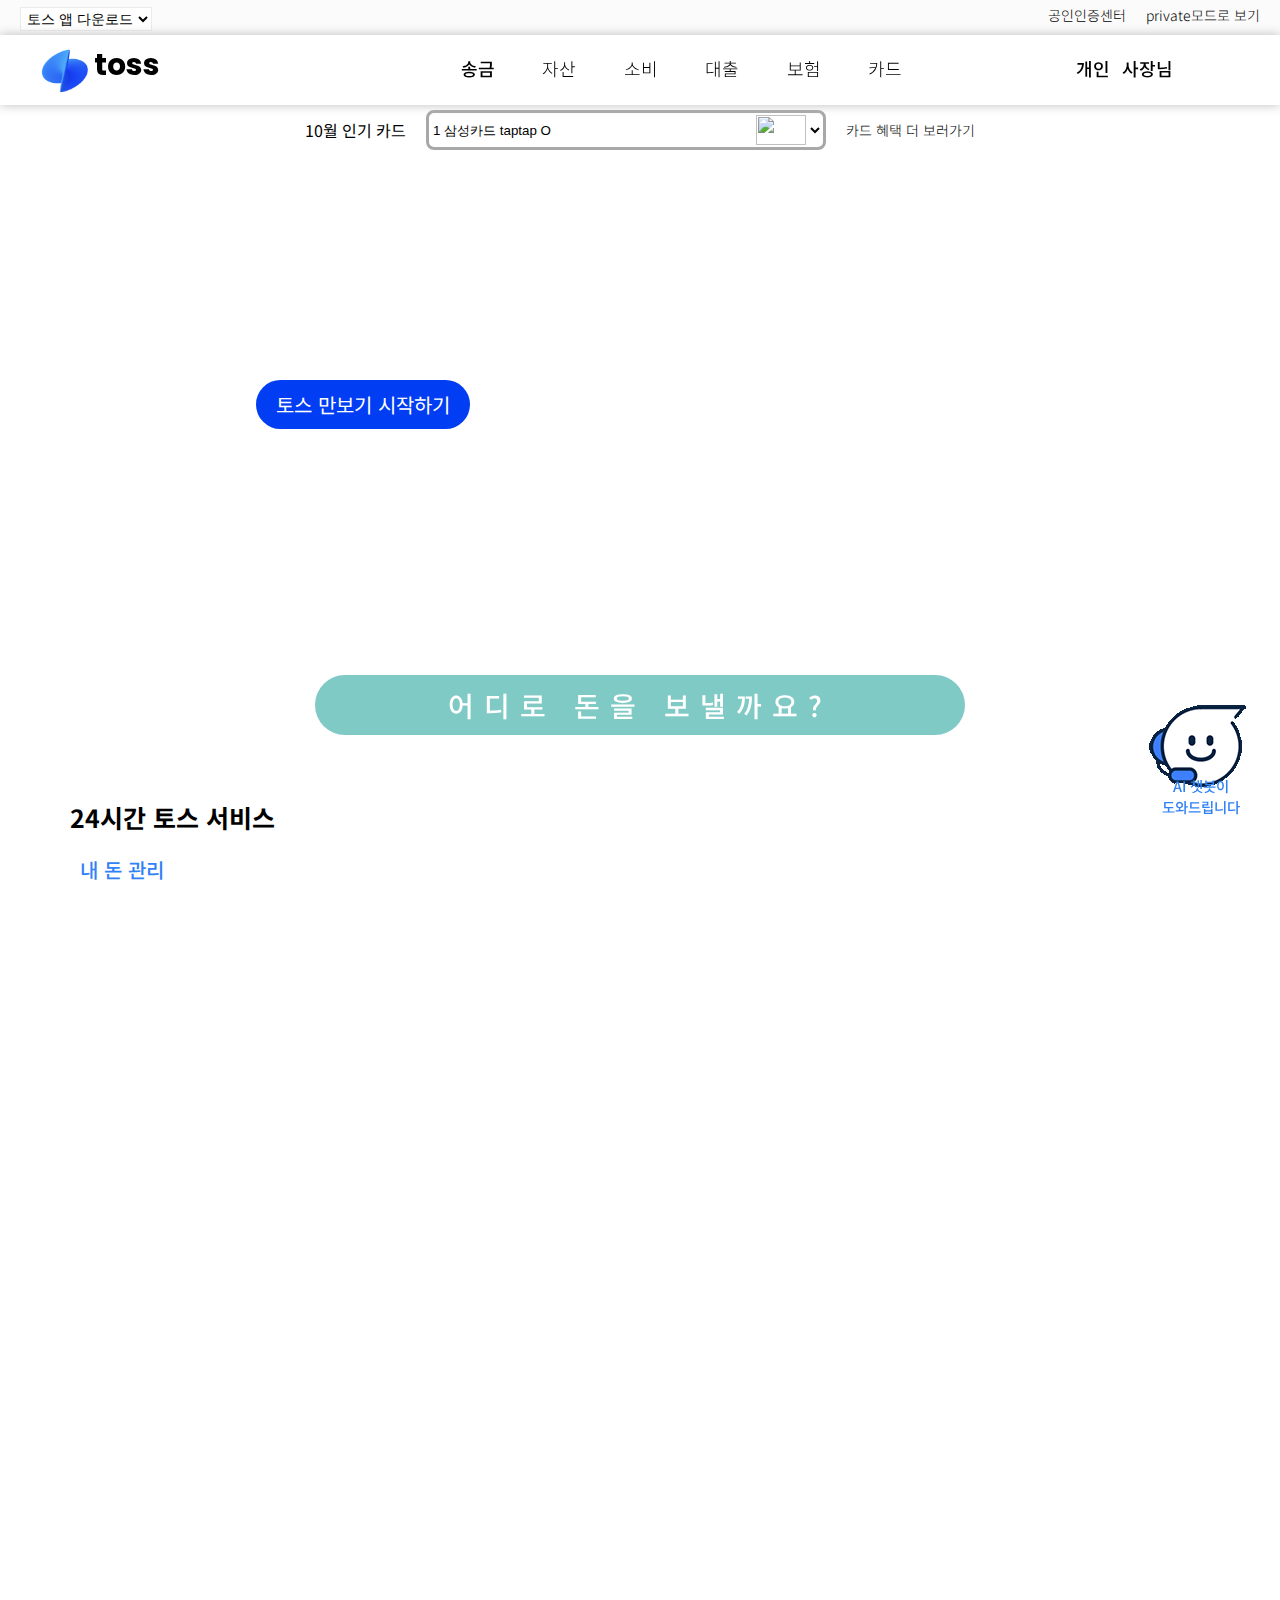
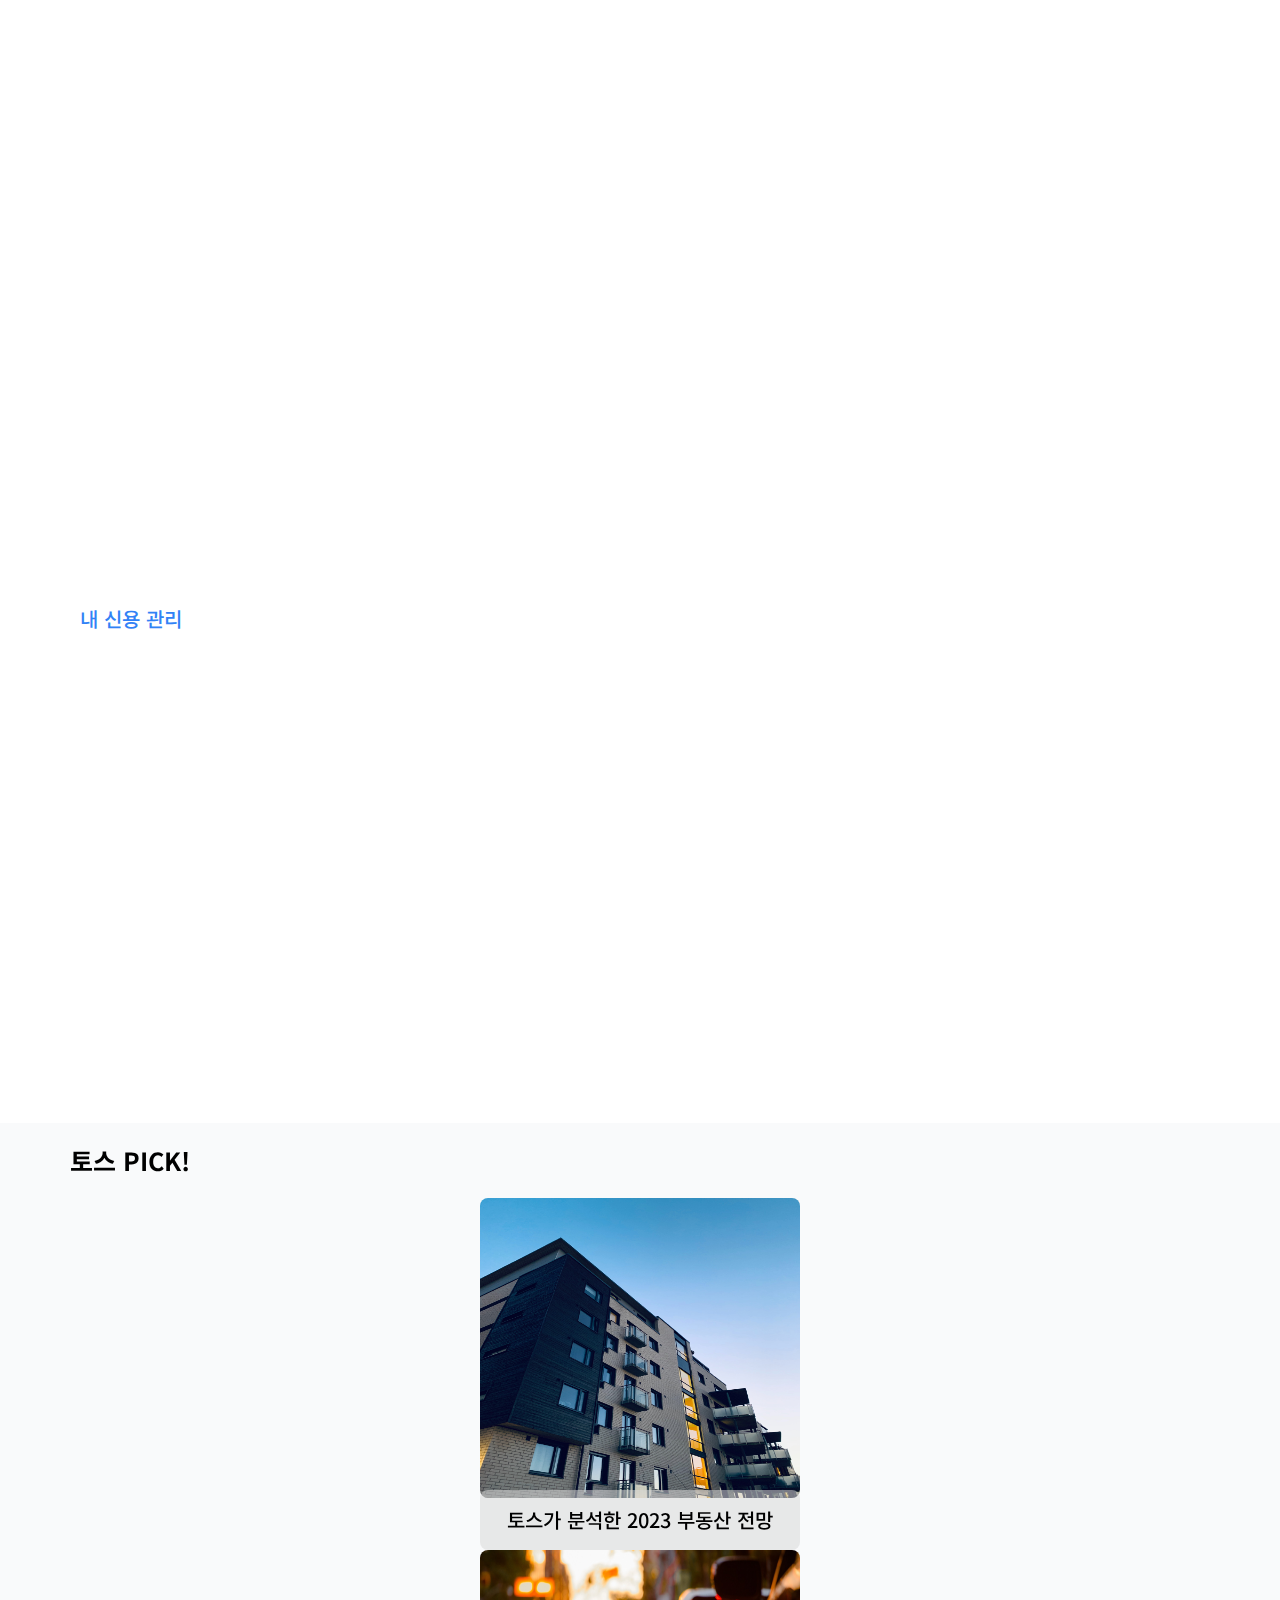
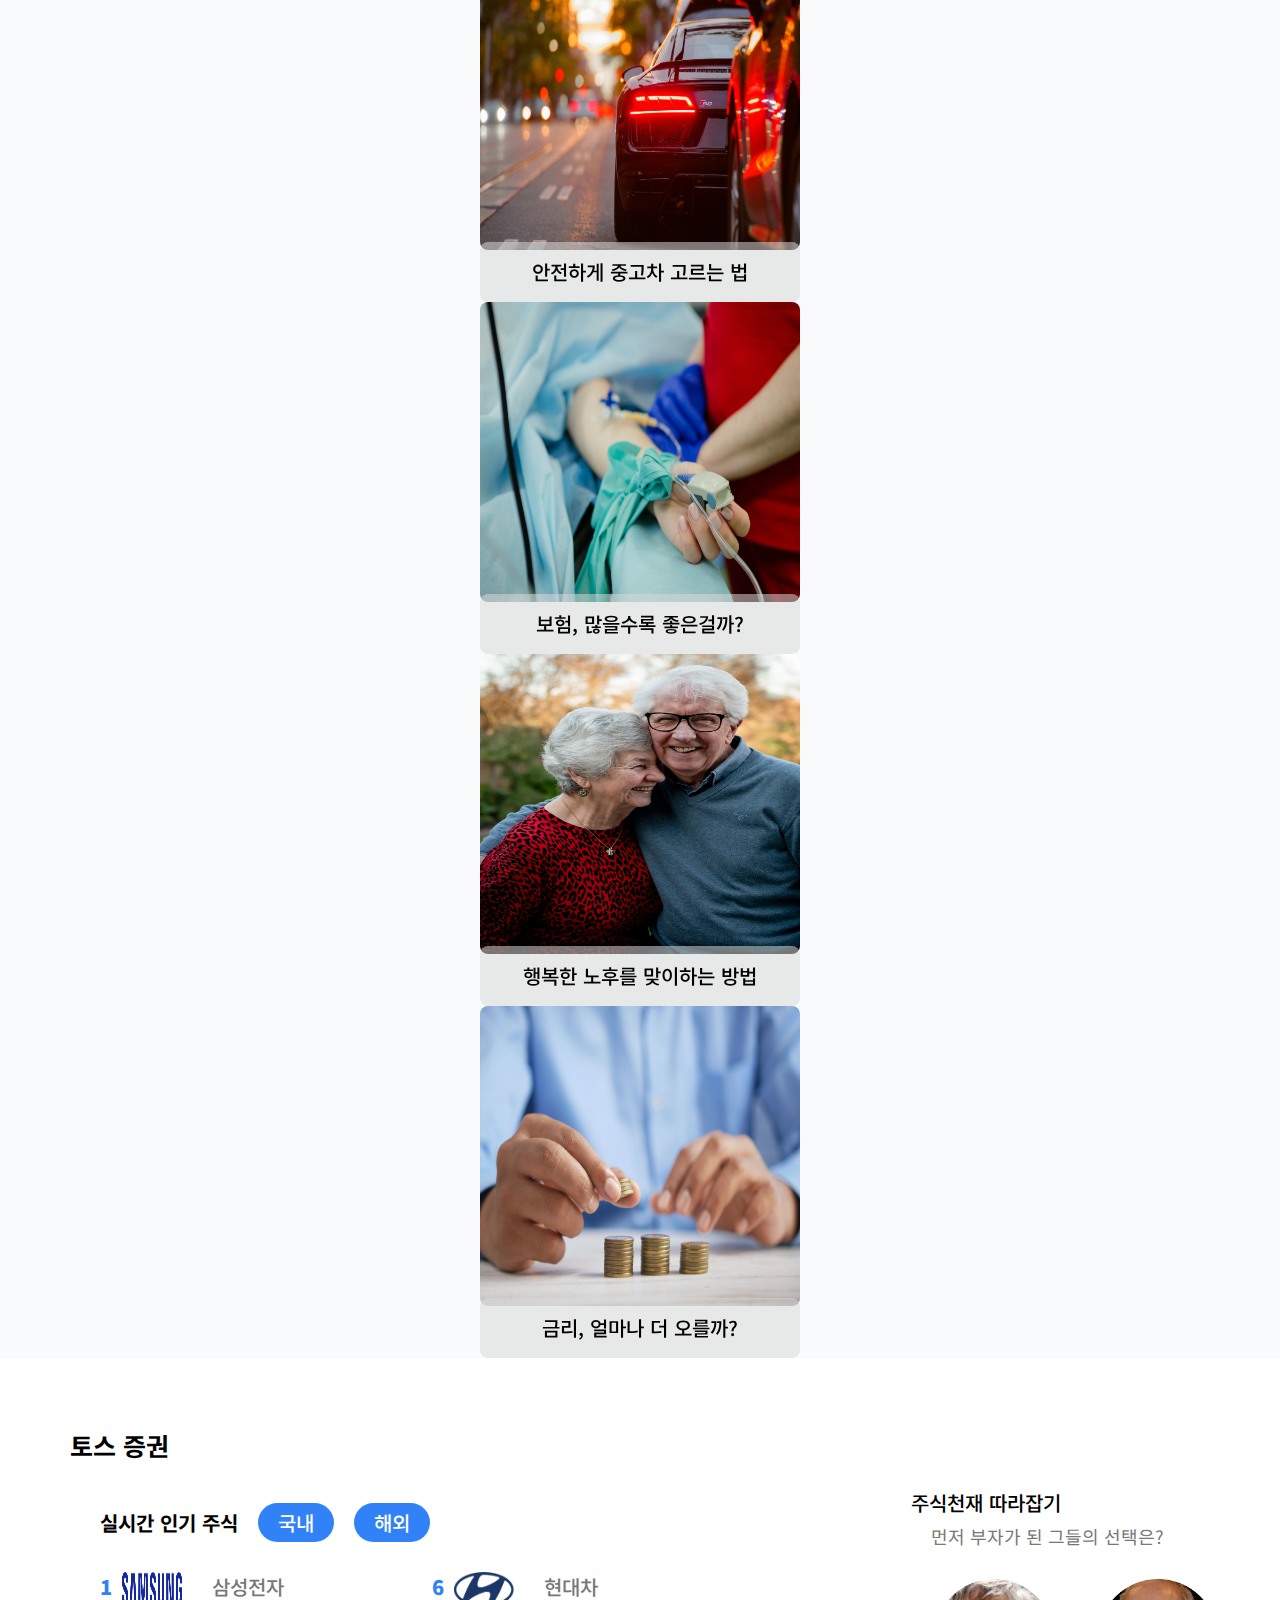
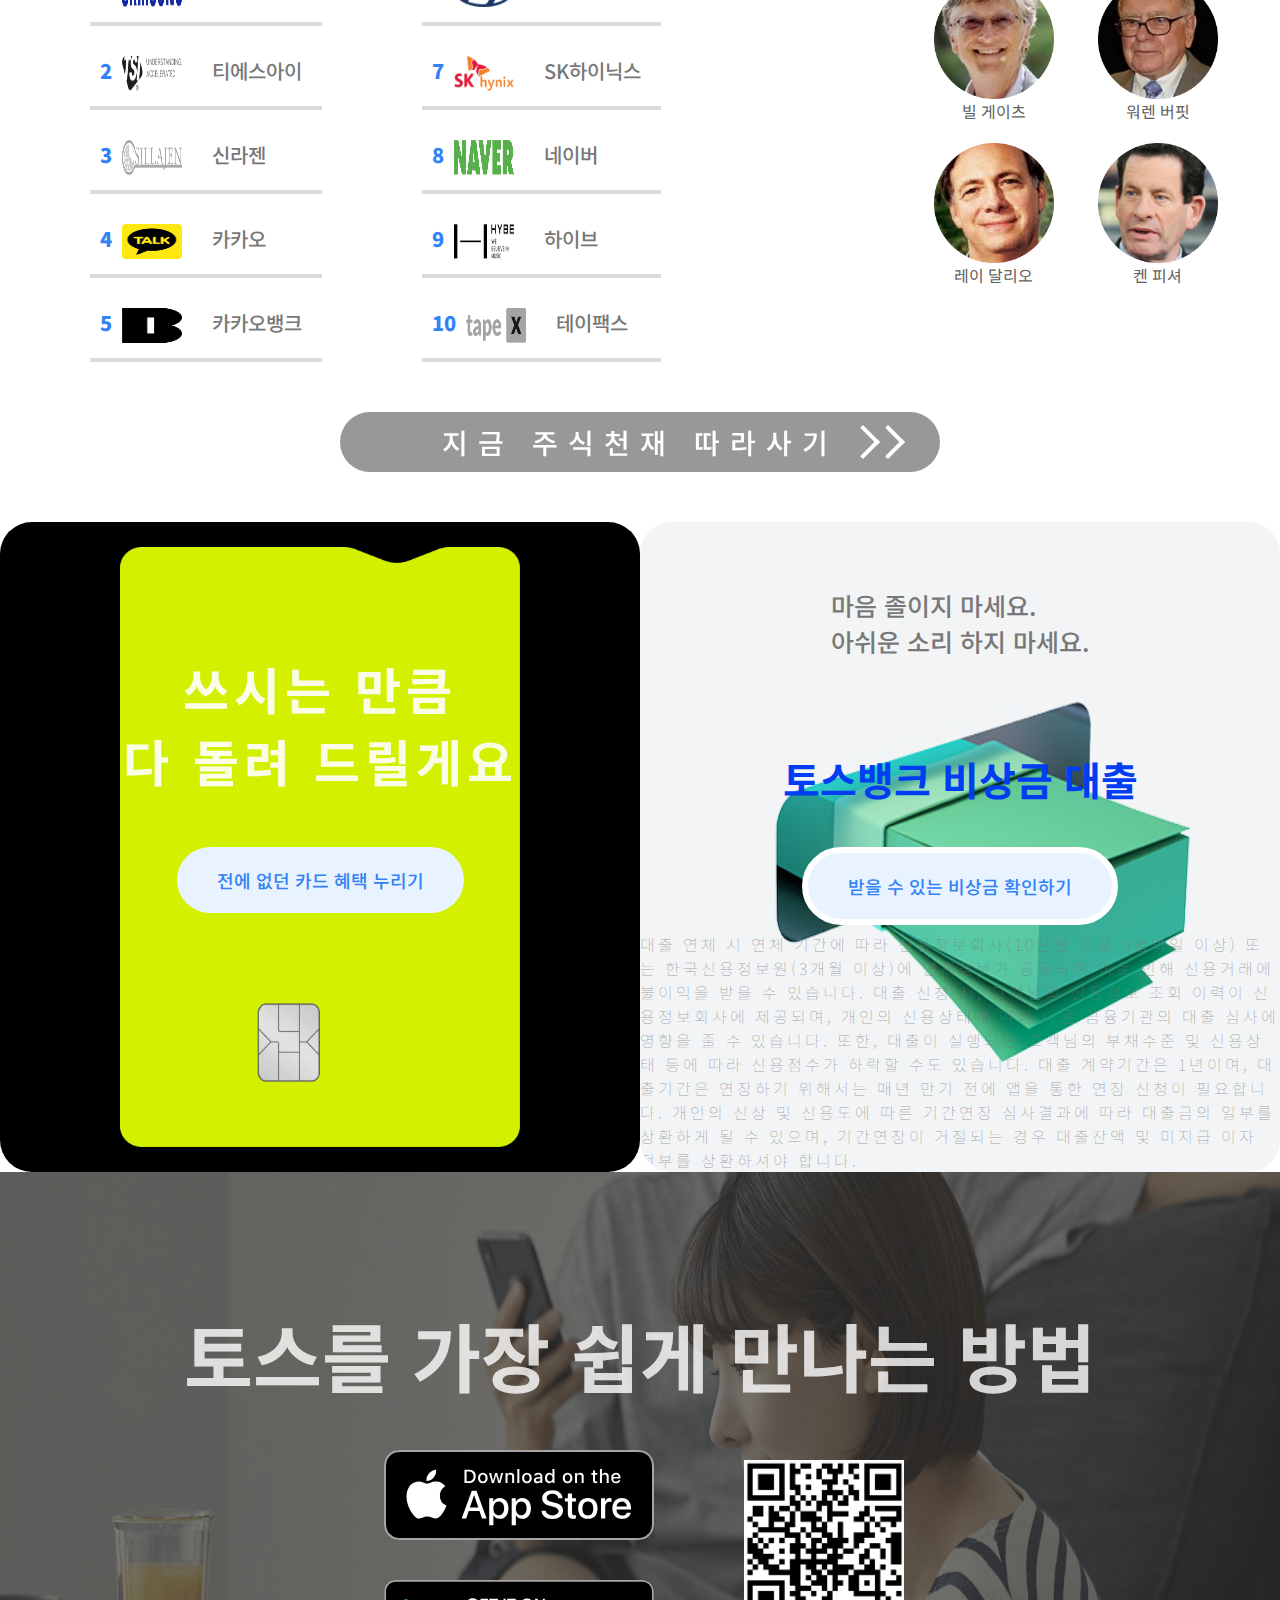
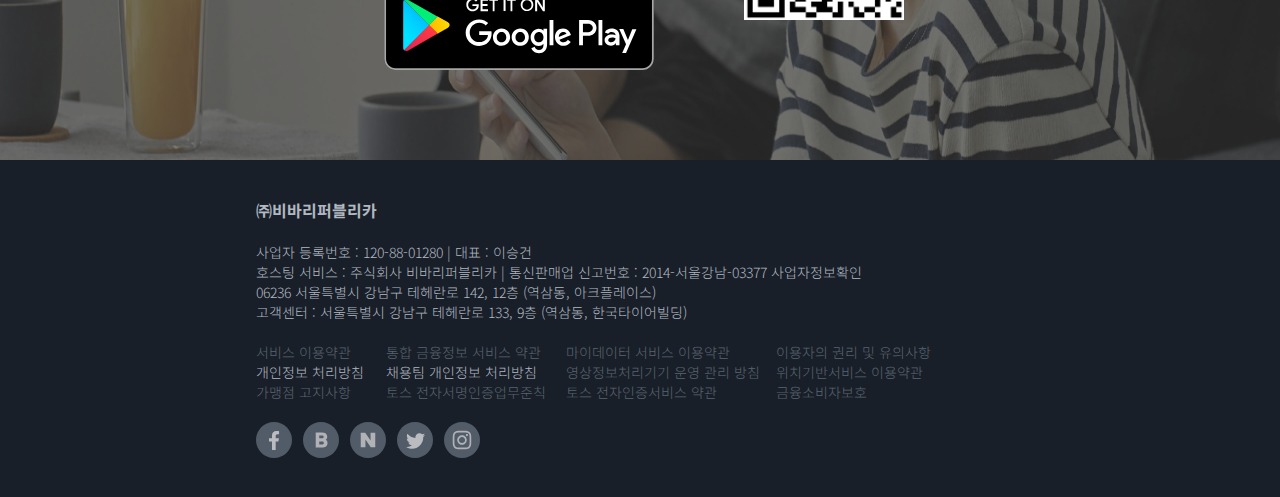
==== commit c5ec8403: "Add files via upload" ====
--- a/index.html
+++ b/index.html
@@ -26,6 +26,7 @@
     <script src="https://unpkg.com/aos@2.3.1/dist/aos.js"></script>
 
     <title>금융의 모든 것 | 토스</title>
+    <link href="img/logo.png" rel="shortcut icon" type="image/x-icon">
 </head>
 
 <body>
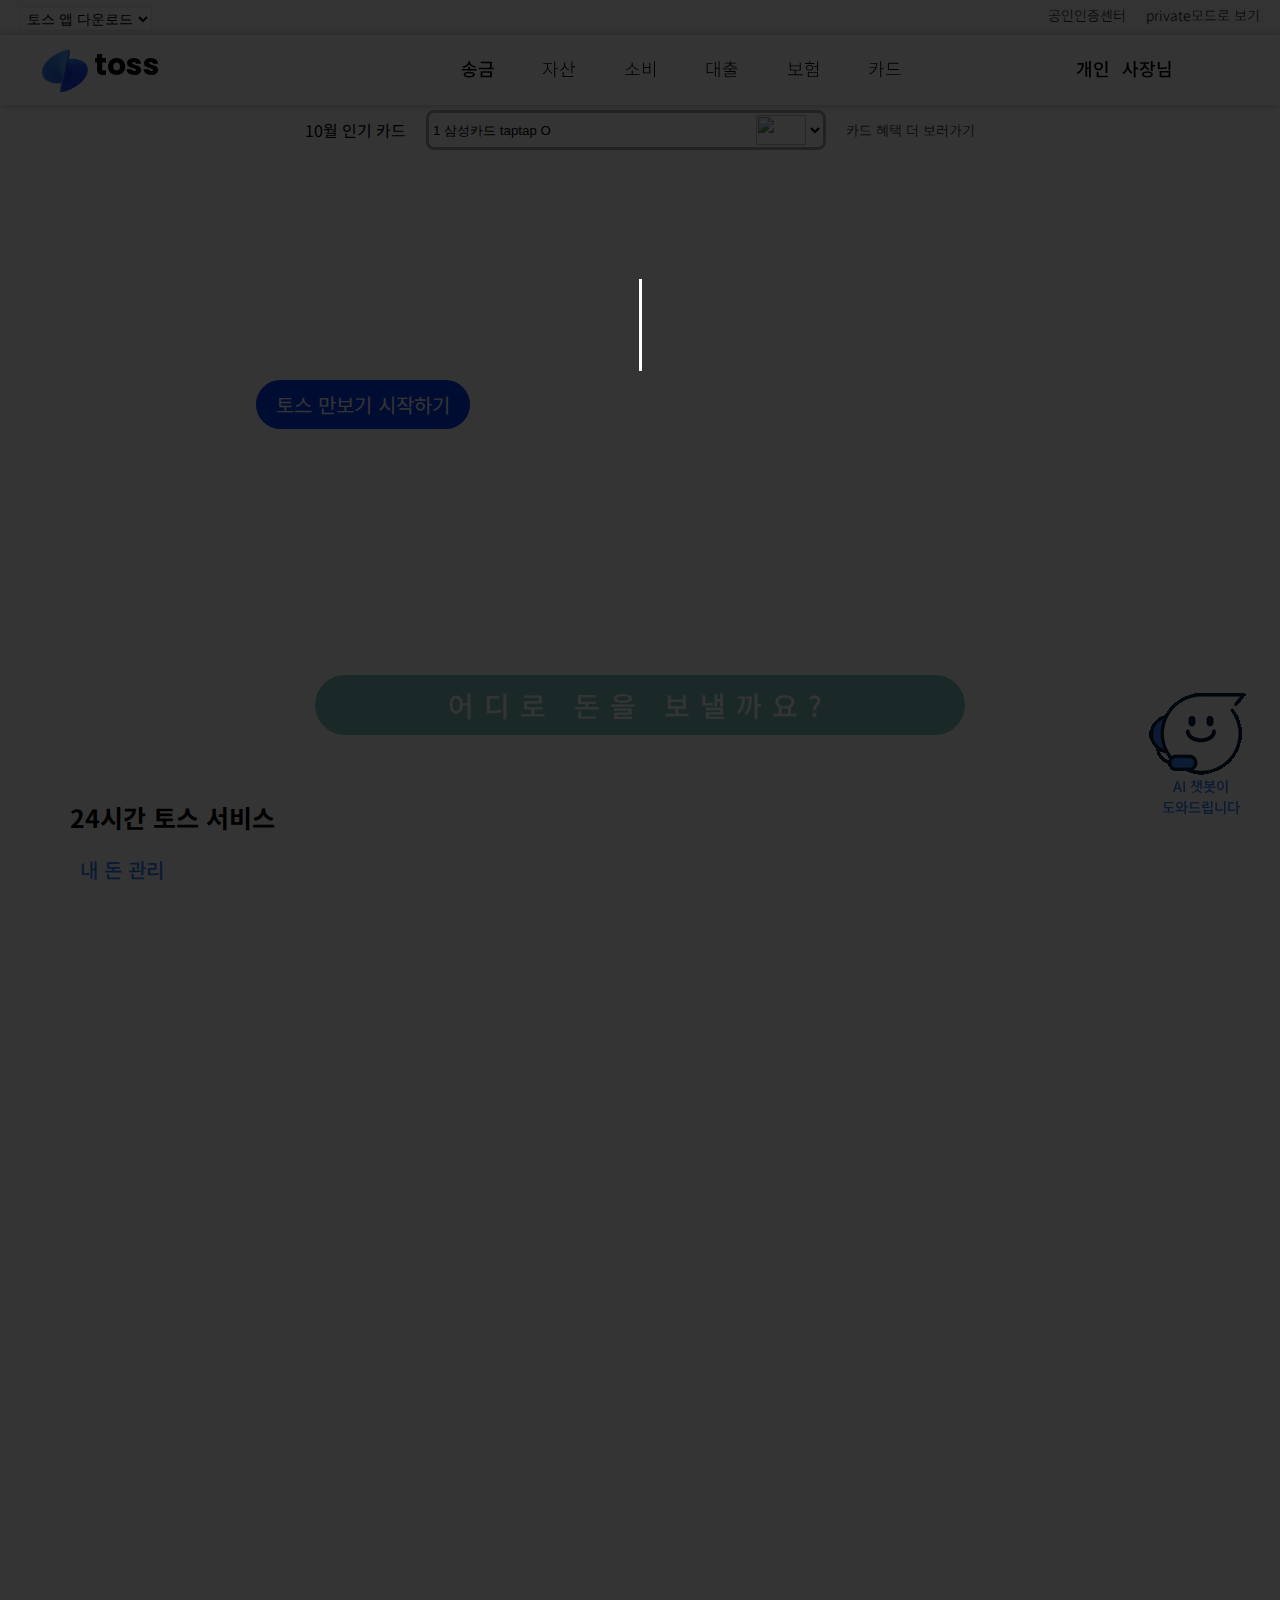
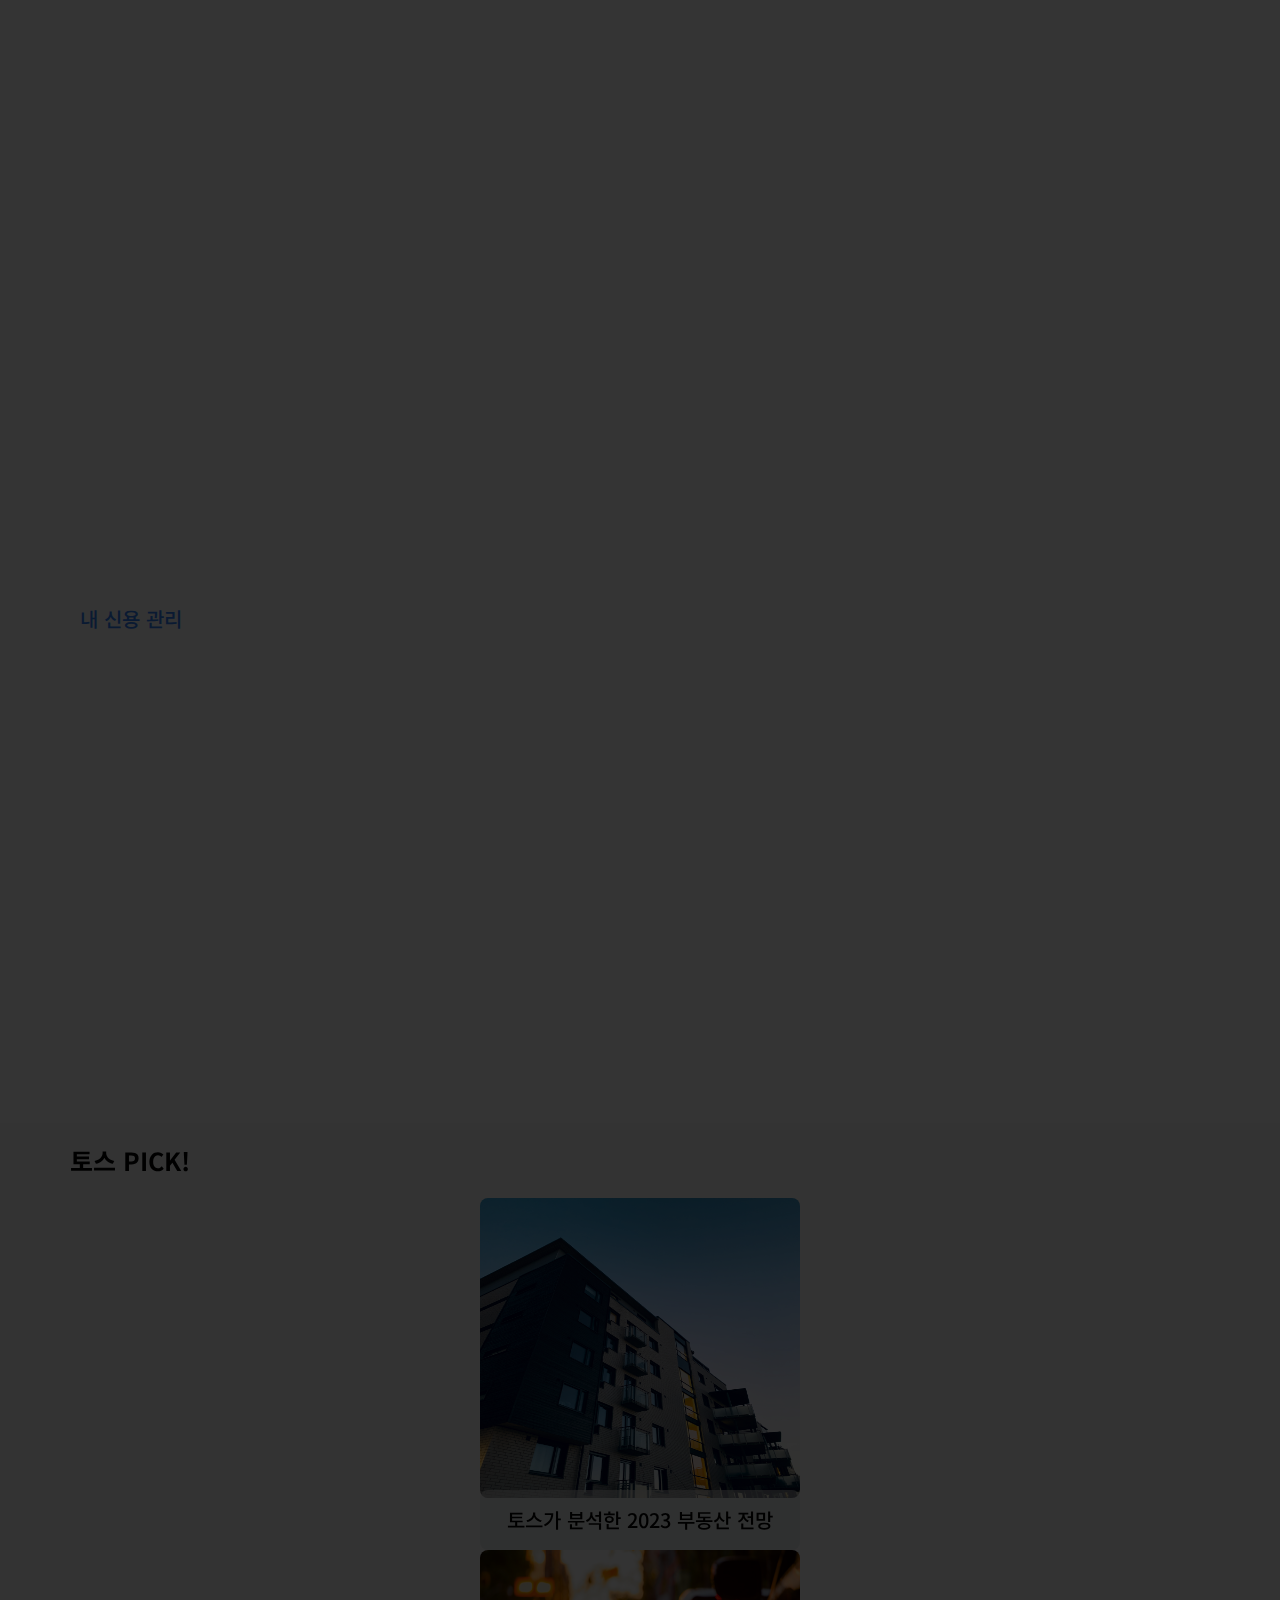
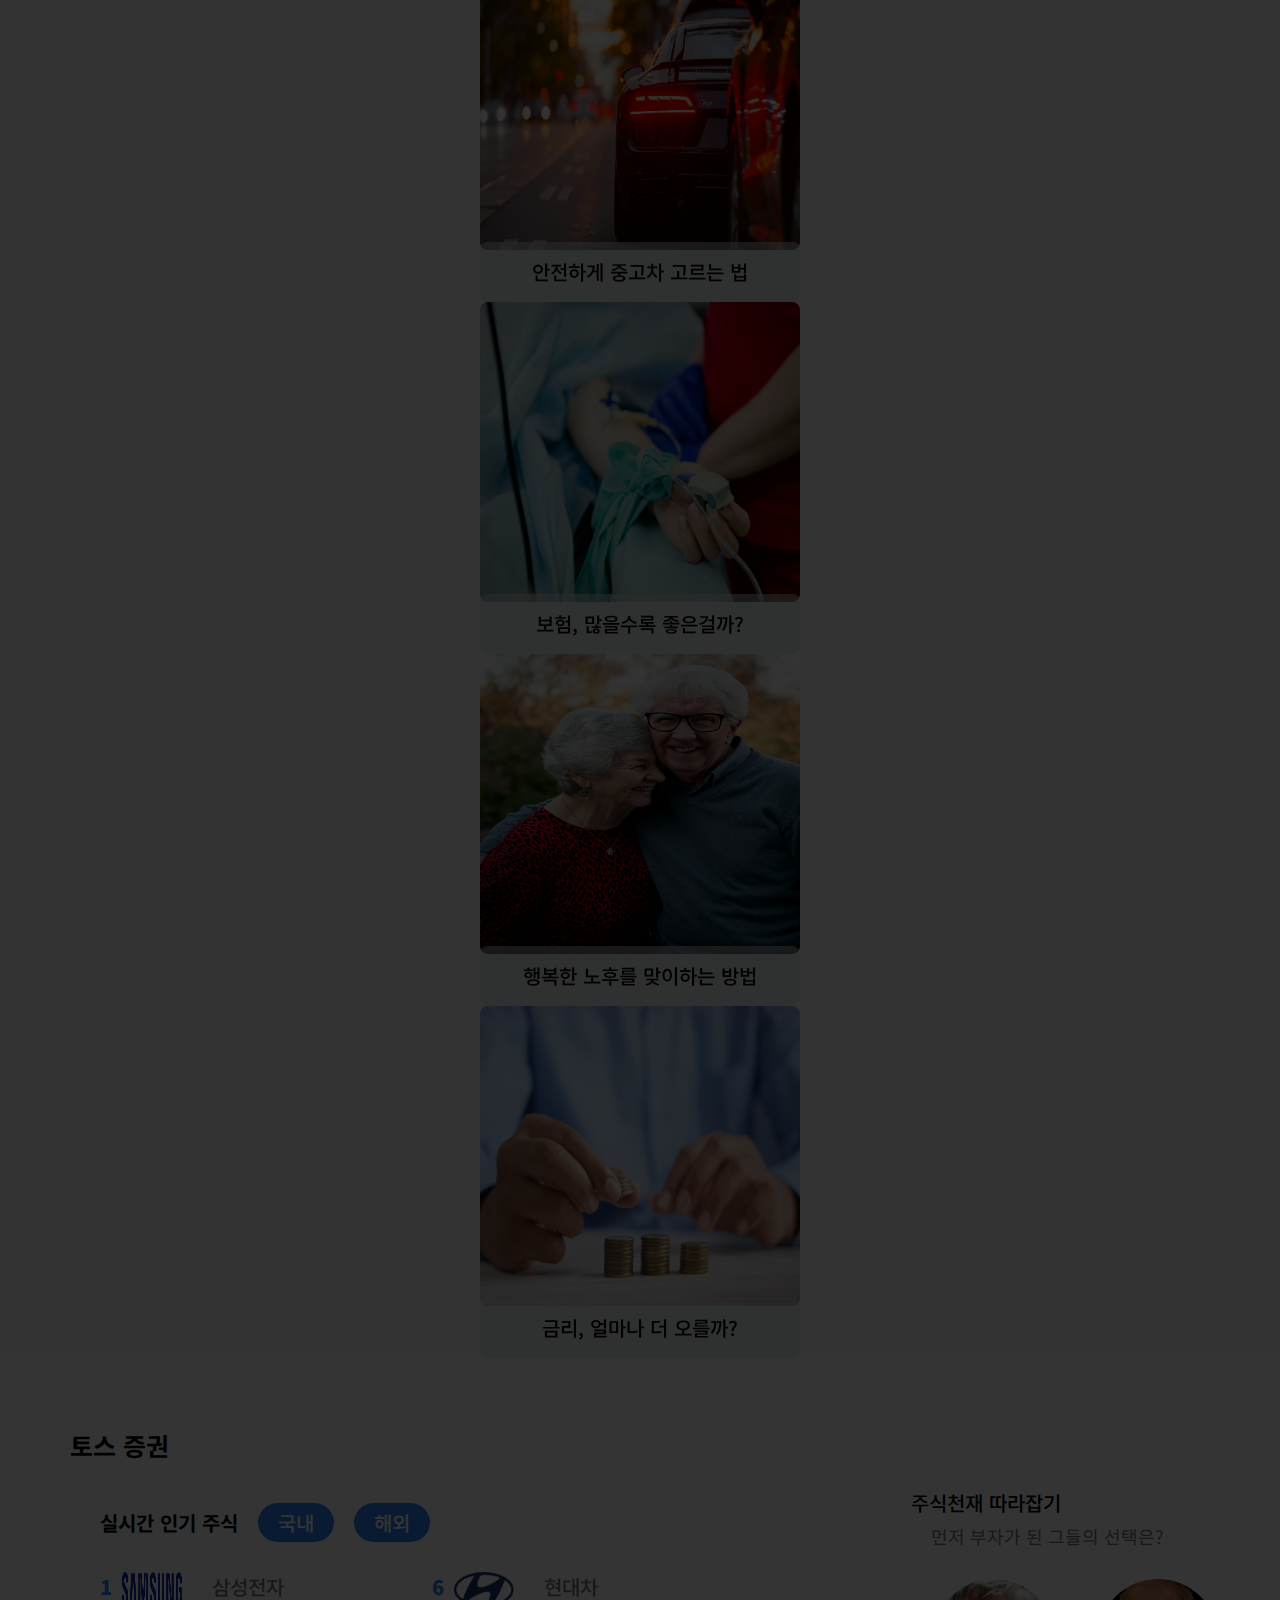
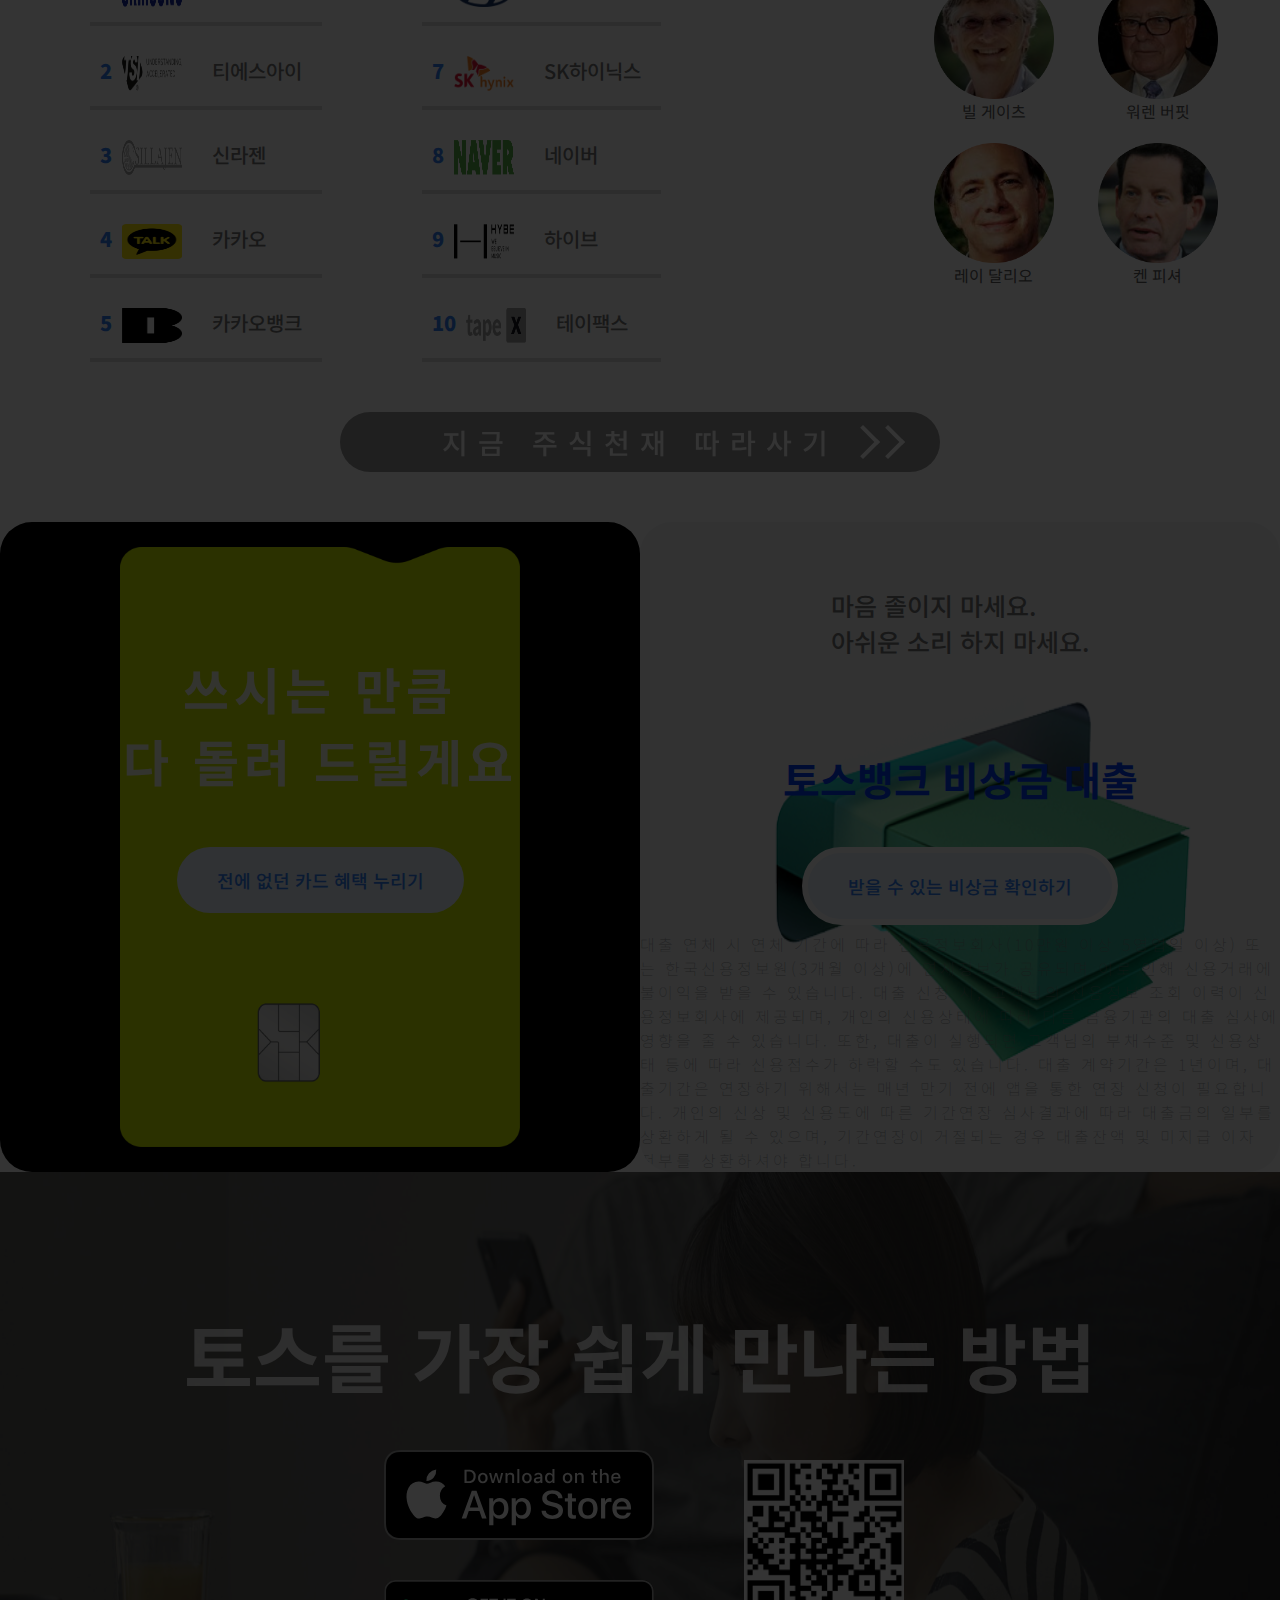
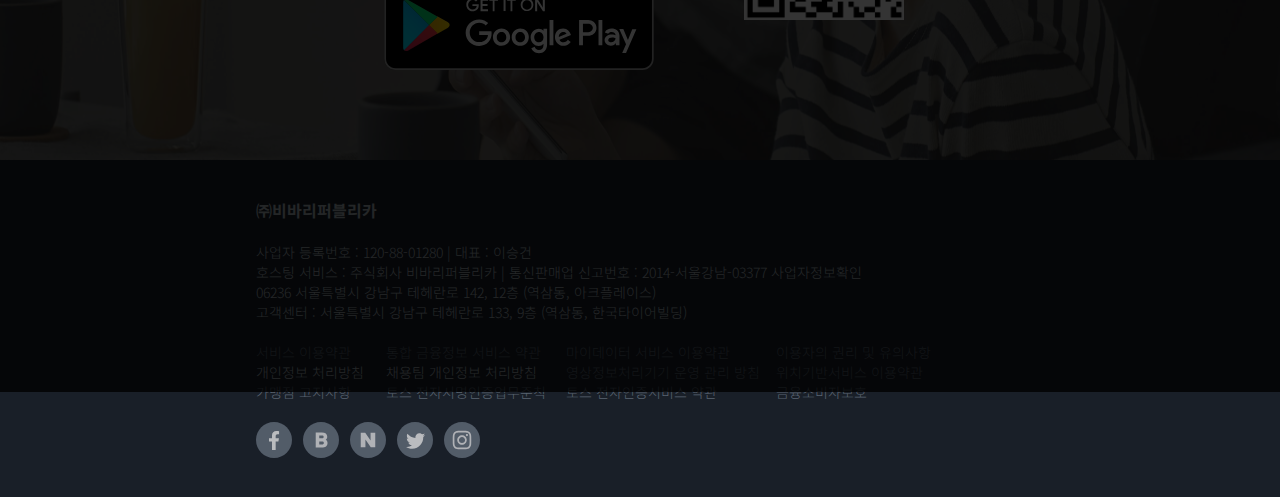
==== commit da2498ef: "Add files via upload" ====
--- a/index.html
+++ b/index.html
@@ -6,12 +6,12 @@
     <meta http-equiv="X-UA-Compatible" content="IE=edge">
     <meta name="viewport" content="width=device-width, initial-scale=1.0">
     <script src="https://ajax.googleapis.com/ajax/libs/jquery/3.5.1/jquery.min.js"></script>
+    <!-- 슬릭 충돌 방지 코드 -->
+    <script type="text/javascript" src="${pageContext.request.contextPath}/resources/slick/slick.js"></script>
+  
     <link rel="stylesheet" type="text/css" href="http://cdn.jsdelivr.net/npm/slick-carousel@1.8.1/slick/slick.css" />
-    <link rel="stylesheet" type="text/css"
-        href="http://cdn.jsdelivr.net/npm/slick-carousel@1.8.1/slick/slick-theme.css" />
-    <link
-        href="https://fonts.googleapis.com/css2?family=Anybody:ital,wght@0,200;0,300;0,400;0,500;0,600;0,700;0,800;0,900;1,200;1,300;1,400;1,500;1,600;1,700;1,900&display=swap"
-        rel="stylesheet">
+    <link rel="stylesheet" type="text/css" href="http://cdn.jsdelivr.net/npm/slick-carousel@1.8.1/slick/slick-theme.css" />
+    <link href="https://fonts.googleapis.com/css2?family=Anybody:ital,wght@0,200;0,300;0,400;0,500;0,600;0,700;0,800;0,900;1,200;1,300;1,400;1,500;1,600;1,700;1,900&display=swap" rel="stylesheet">
     <link
         href="https://fonts.googleapis.com/css2?family=Anybody:ital,wght@0,200;0,300;0,400;0,500;0,600;0,700;0,800;0,900;1,200;1,300;1,400;1,500;1,600;1,700;1,900&family=Noto+Sans+KR:wght@100;300;400;500;700;900&family=Poppins:wght@100;200;300;400;500;600;700;800;900&display=swap"
         rel="stylesheet">
@@ -22,16 +22,17 @@
 
     <script type="text/javascript" src="http://cdn.jsdelivr.net/npm/slick-carousel@1.8.1/slick/slick.min.js"></script>
     <script defer src="js/main.js"></script>
+
     <link href="https://unpkg.com/aos@2.3.1/dist/aos.css" rel="stylesheet">
     <script src="https://unpkg.com/aos@2.3.1/dist/aos.js"></script>
-
+ 
     <title>금융의 모든 것 | 토스</title>
     <link href="img/logo.png" rel="shortcut icon" type="image/x-icon">
 </head>
 
 <body>
     <!-- popup -->
-    <div class="first_popup display_none">
+    <div class="first_popup">
         <div class="first_popup_wrap">
             <div class="popup_ment_wrap">
                 <p class="first_popup_ment">
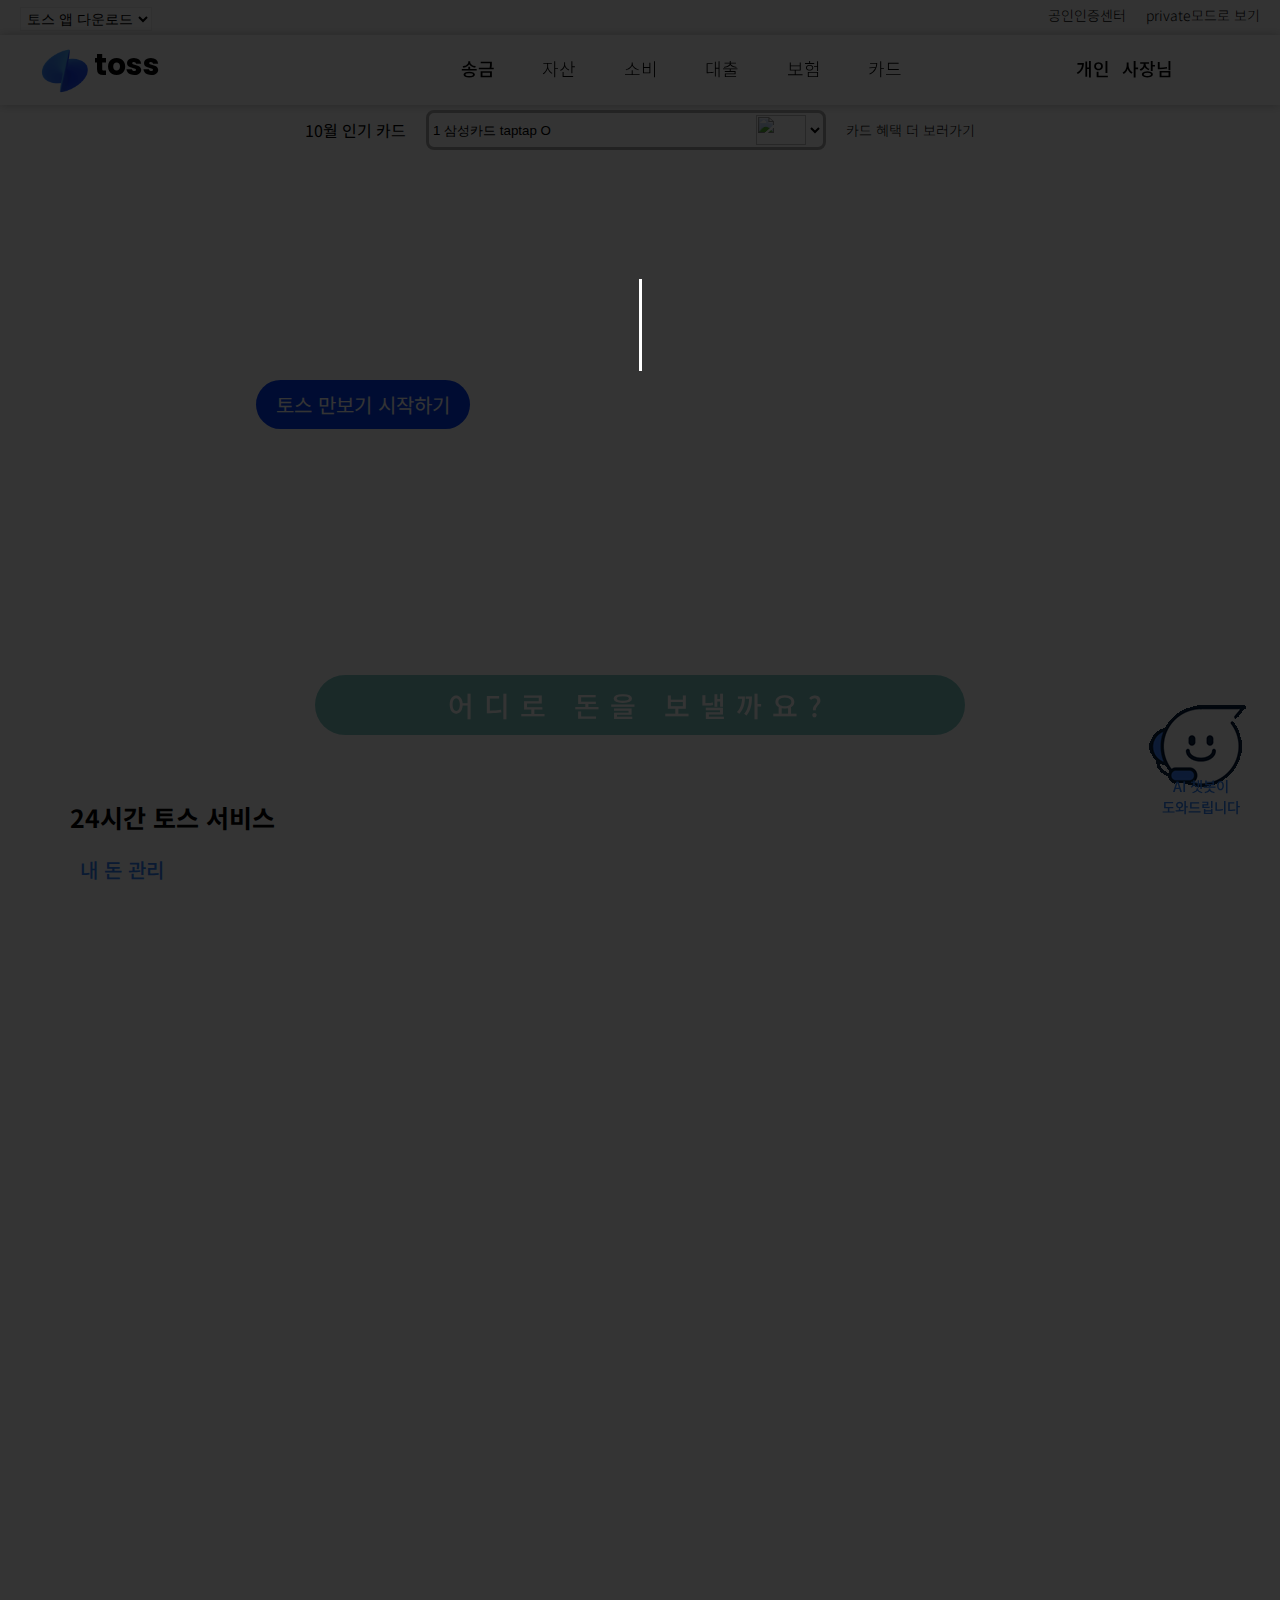
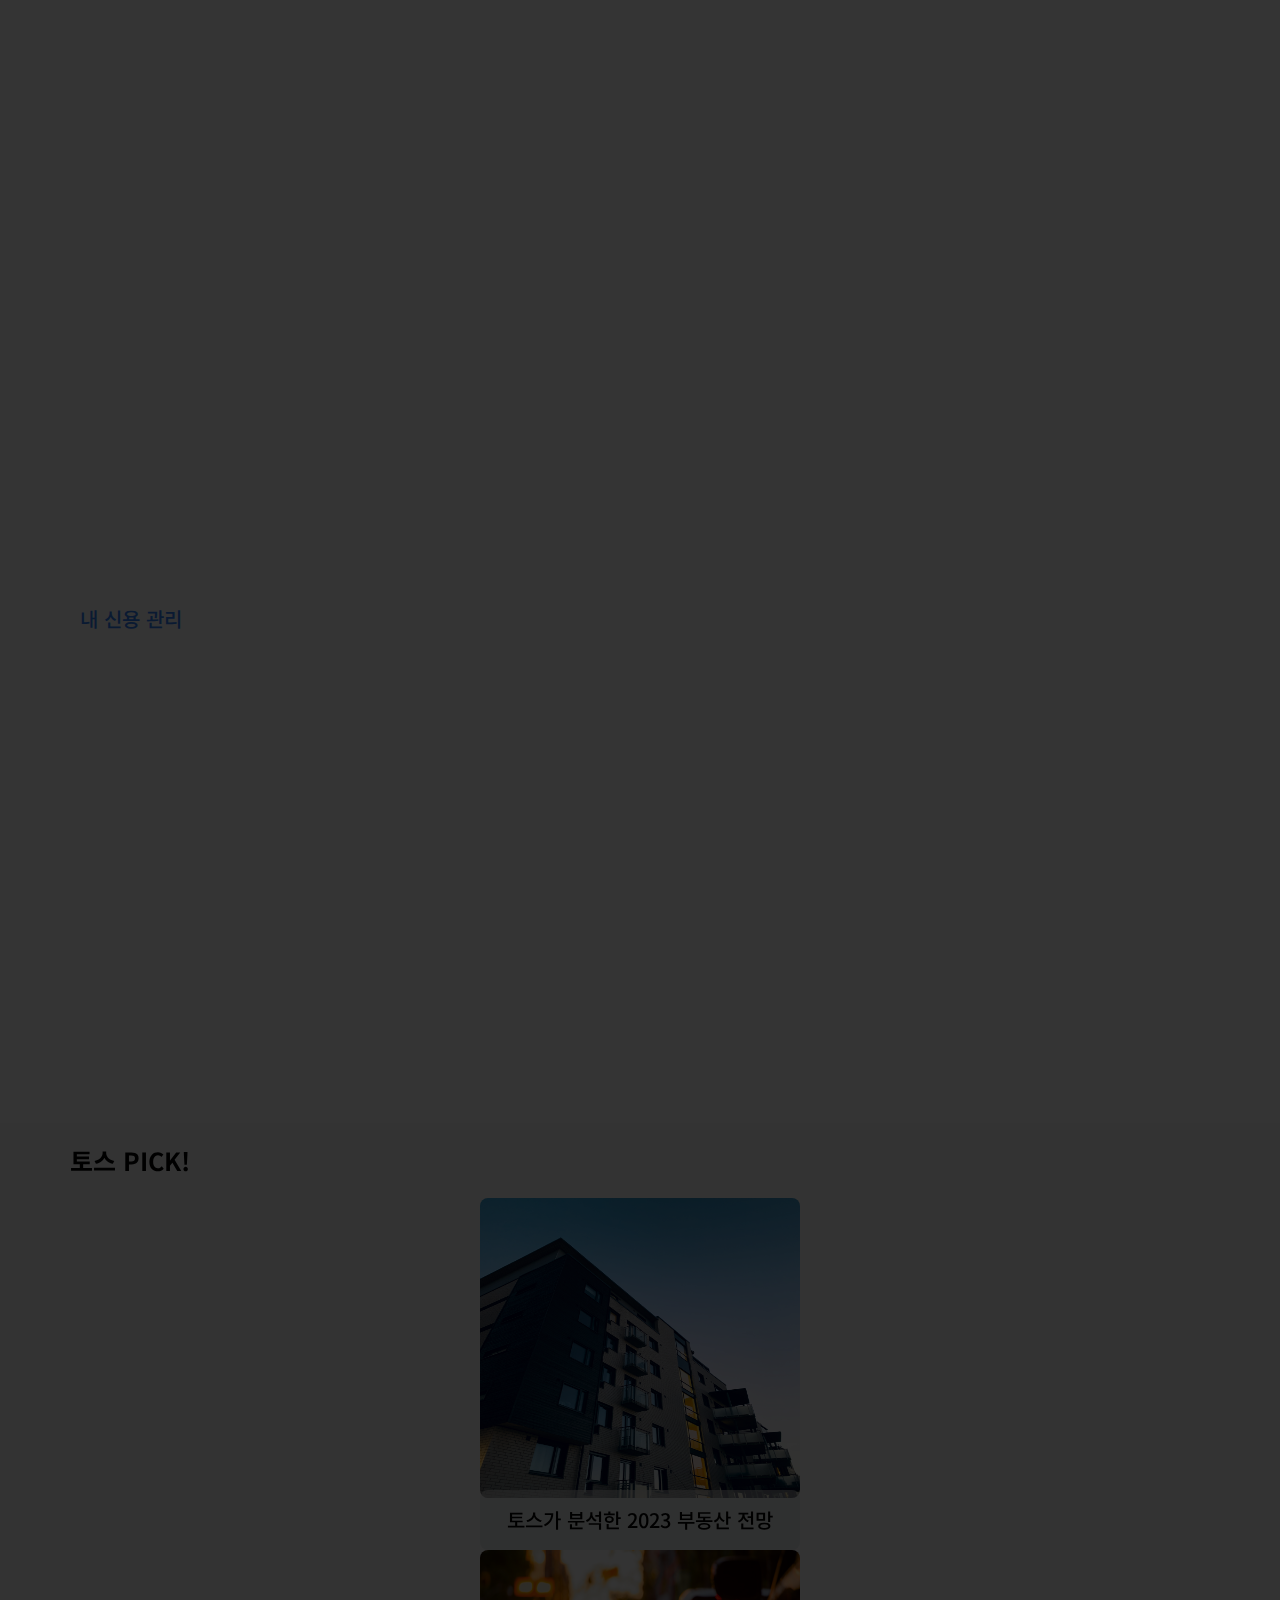
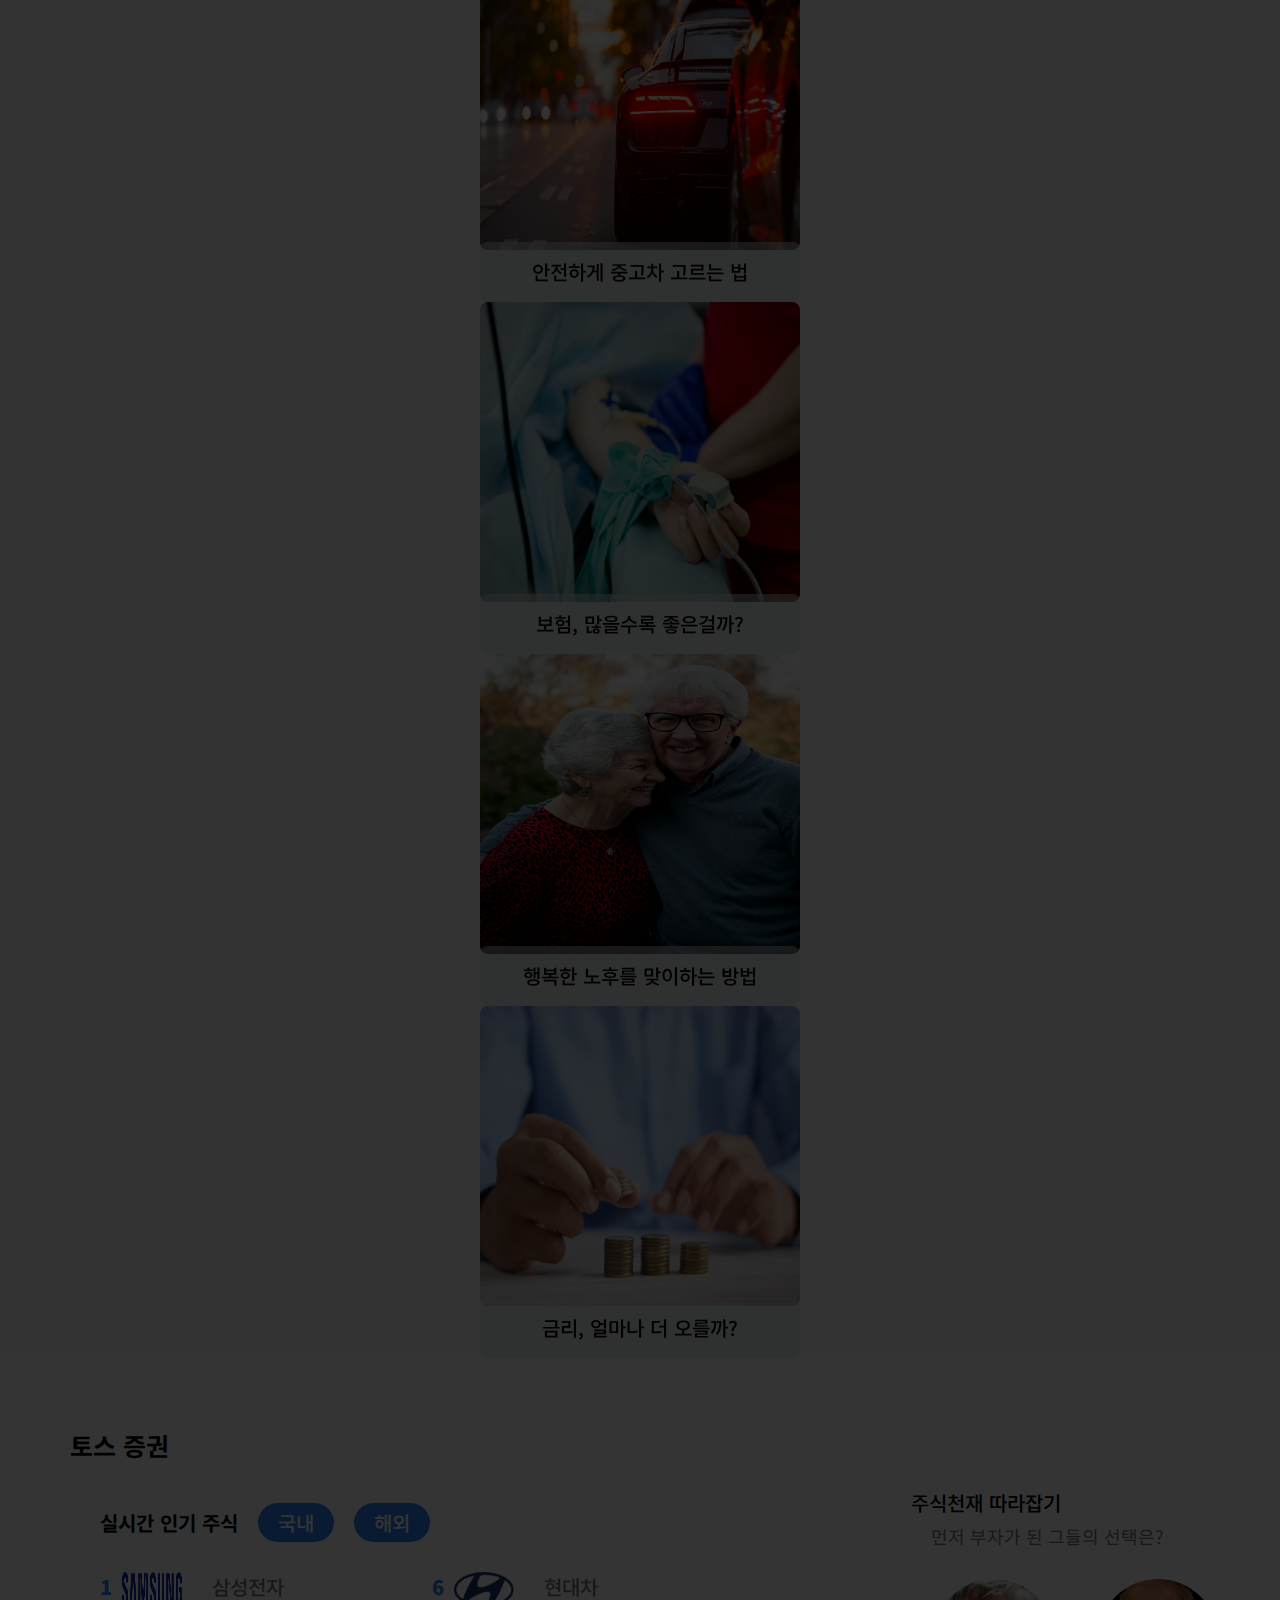
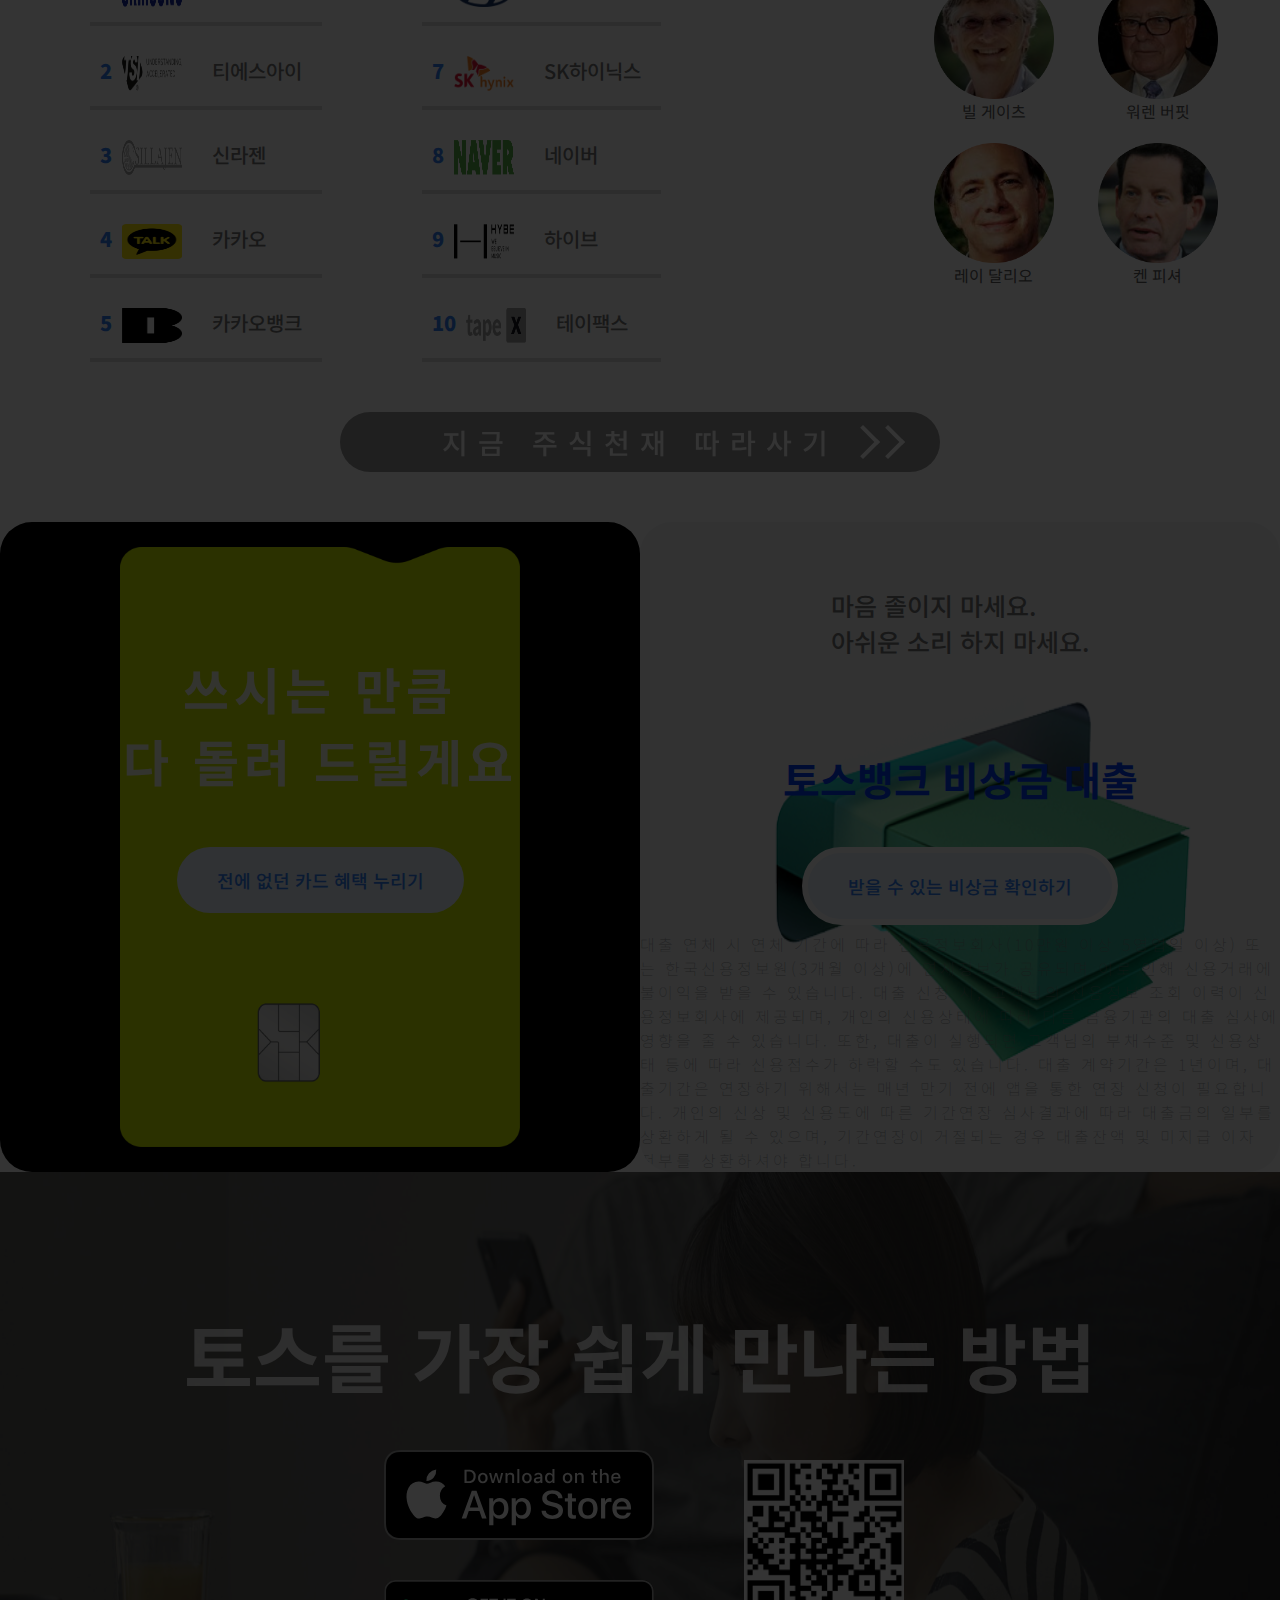
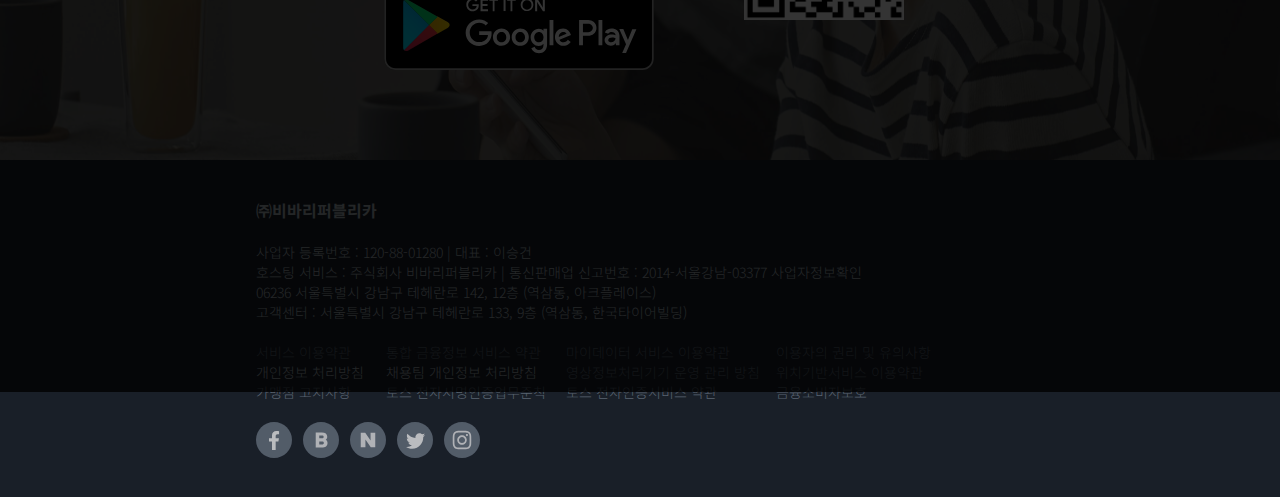
==== commit ea381630: "Update index.html" ====
--- a/index.html
+++ b/index.html
@@ -8,7 +8,7 @@
     <script src="https://ajax.googleapis.com/ajax/libs/jquery/3.5.1/jquery.min.js"></script>
     <!-- 슬릭 충돌 방지 코드 -->
     <script type="text/javascript" src="${pageContext.request.contextPath}/resources/slick/slick.js"></script>
-  
+    <script type="text/javascript" src="http://cdn.jsdelivr.net/npm/slick-carousel@1.8.1/slick/slick.min.js"></script>
     <link rel="stylesheet" type="text/css" href="http://cdn.jsdelivr.net/npm/slick-carousel@1.8.1/slick/slick.css" />
     <link rel="stylesheet" type="text/css" href="http://cdn.jsdelivr.net/npm/slick-carousel@1.8.1/slick/slick-theme.css" />
     <link href="https://fonts.googleapis.com/css2?family=Anybody:ital,wght@0,200;0,300;0,400;0,500;0,600;0,700;0,800;0,900;1,200;1,300;1,400;1,500;1,600;1,700;1,900&display=swap" rel="stylesheet">
@@ -20,12 +20,9 @@
     <link rel="stylesheet" href="css/main.css">
     <link rel="stylesheet" href="css/responsive.css">
 
-    <script type="text/javascript" src="http://cdn.jsdelivr.net/npm/slick-carousel@1.8.1/slick/slick.min.js"></script>
-    <script defer src="js/main.js"></script>
-
     <link href="https://unpkg.com/aos@2.3.1/dist/aos.css" rel="stylesheet">
     <script src="https://unpkg.com/aos@2.3.1/dist/aos.js"></script>
- 
+    <script defer src="js/main.js"></script>
     <title>금융의 모든 것 | 토스</title>
     <link href="img/logo.png" rel="shortcut icon" type="image/x-icon">
 </head>
@@ -656,4 +653,4 @@
     </main>
 </body>
 
-</html>+</html>
